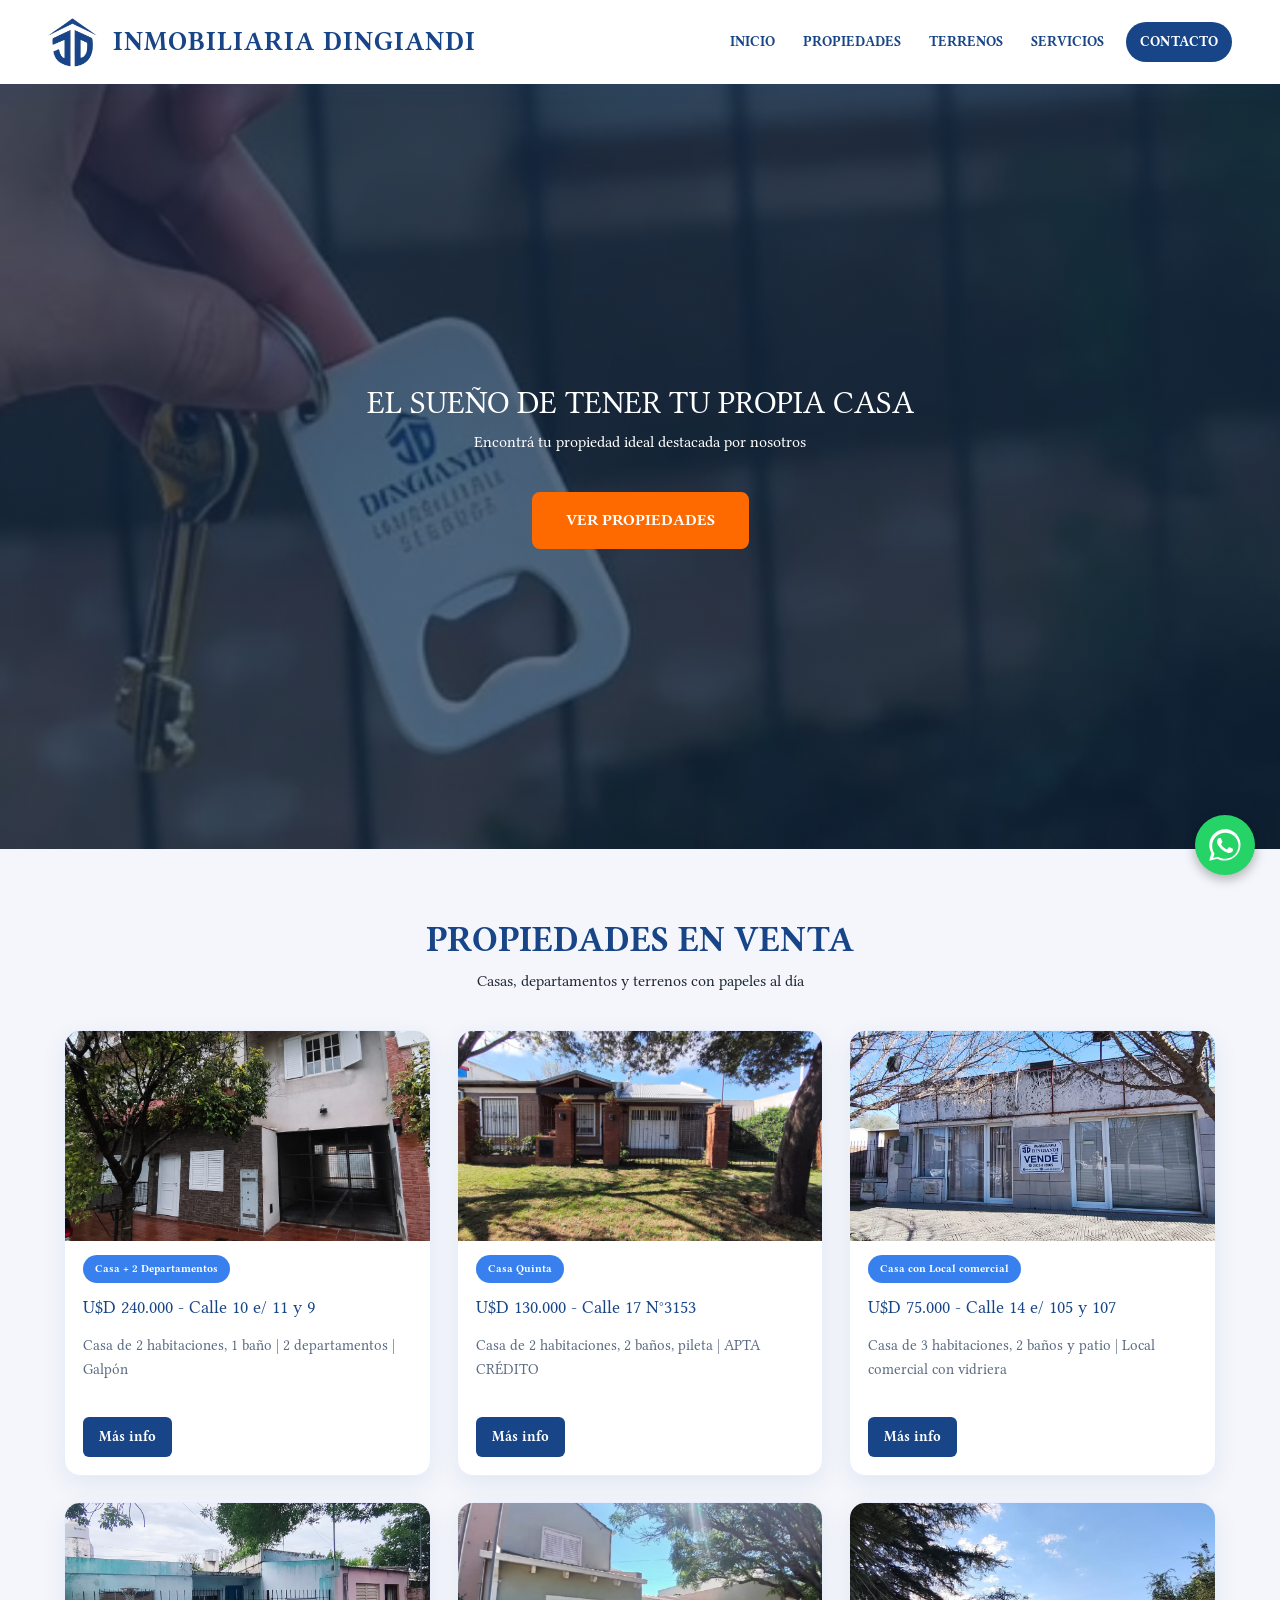
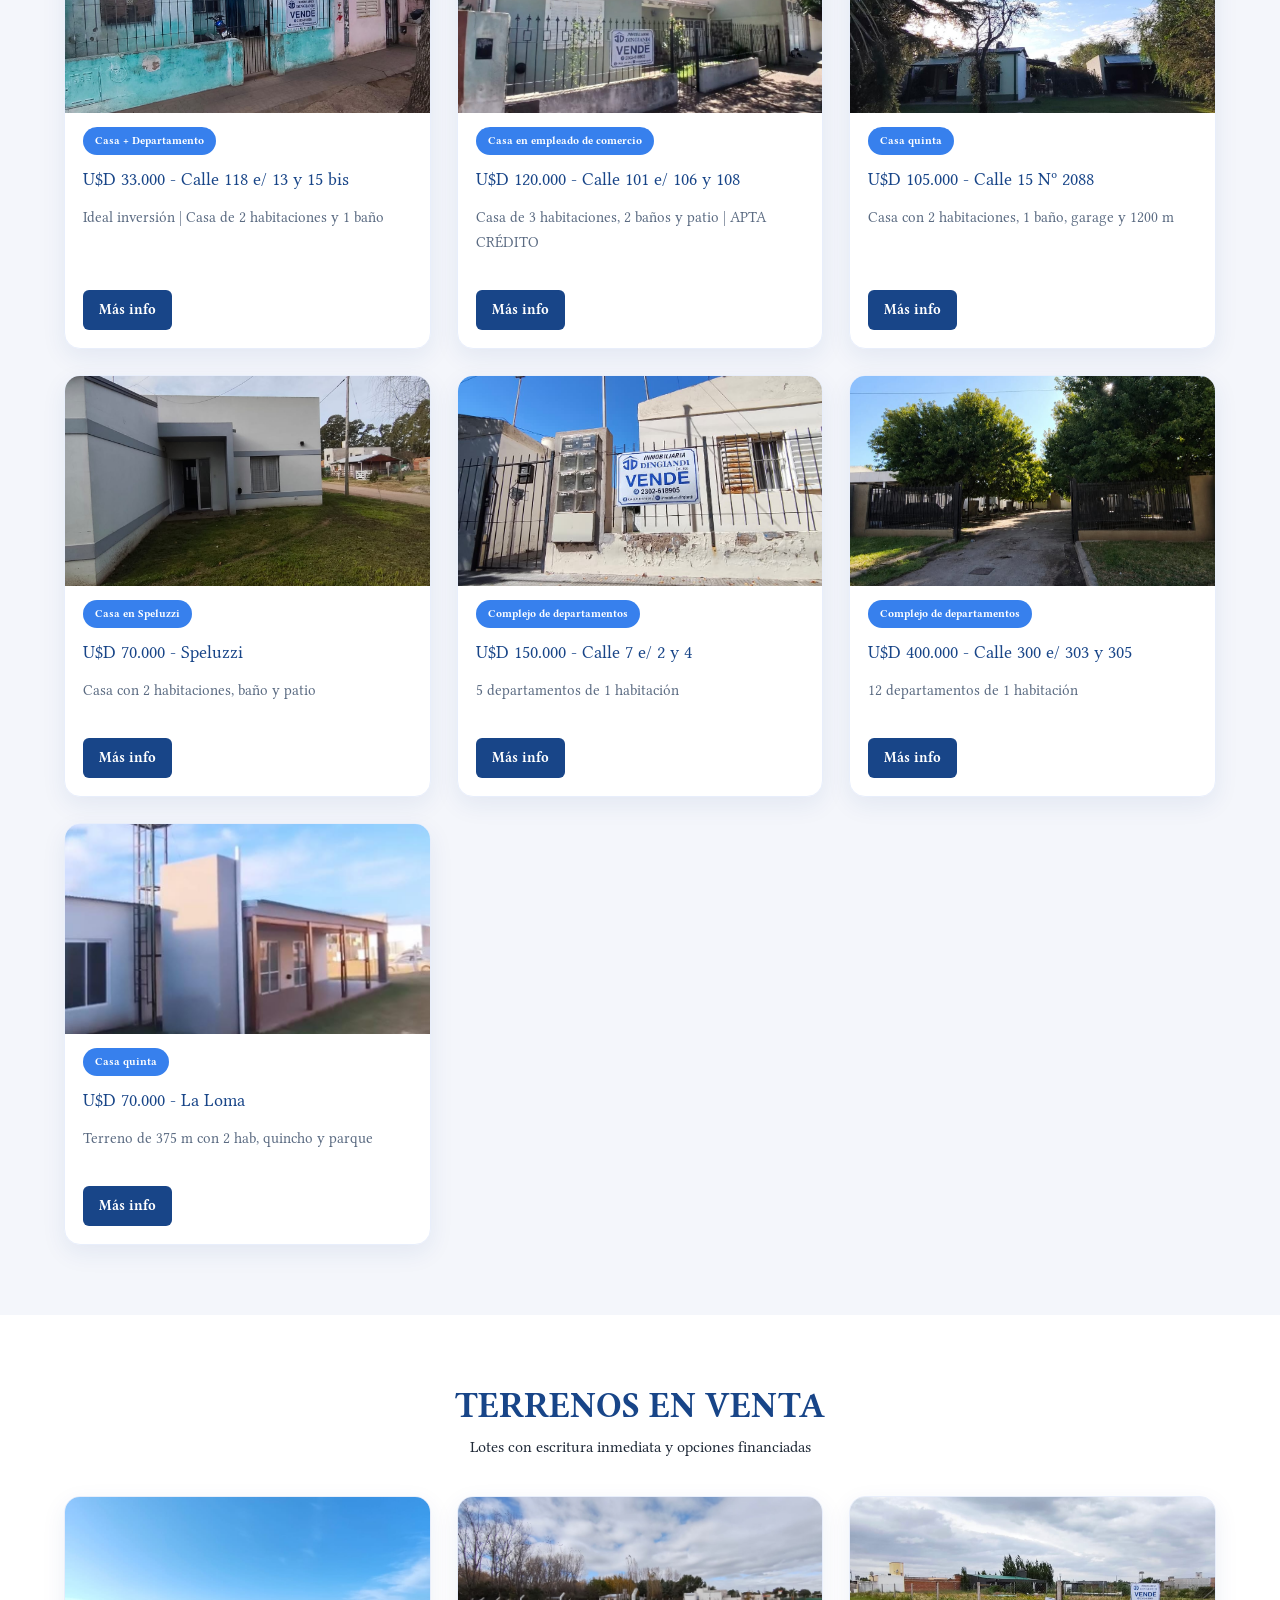
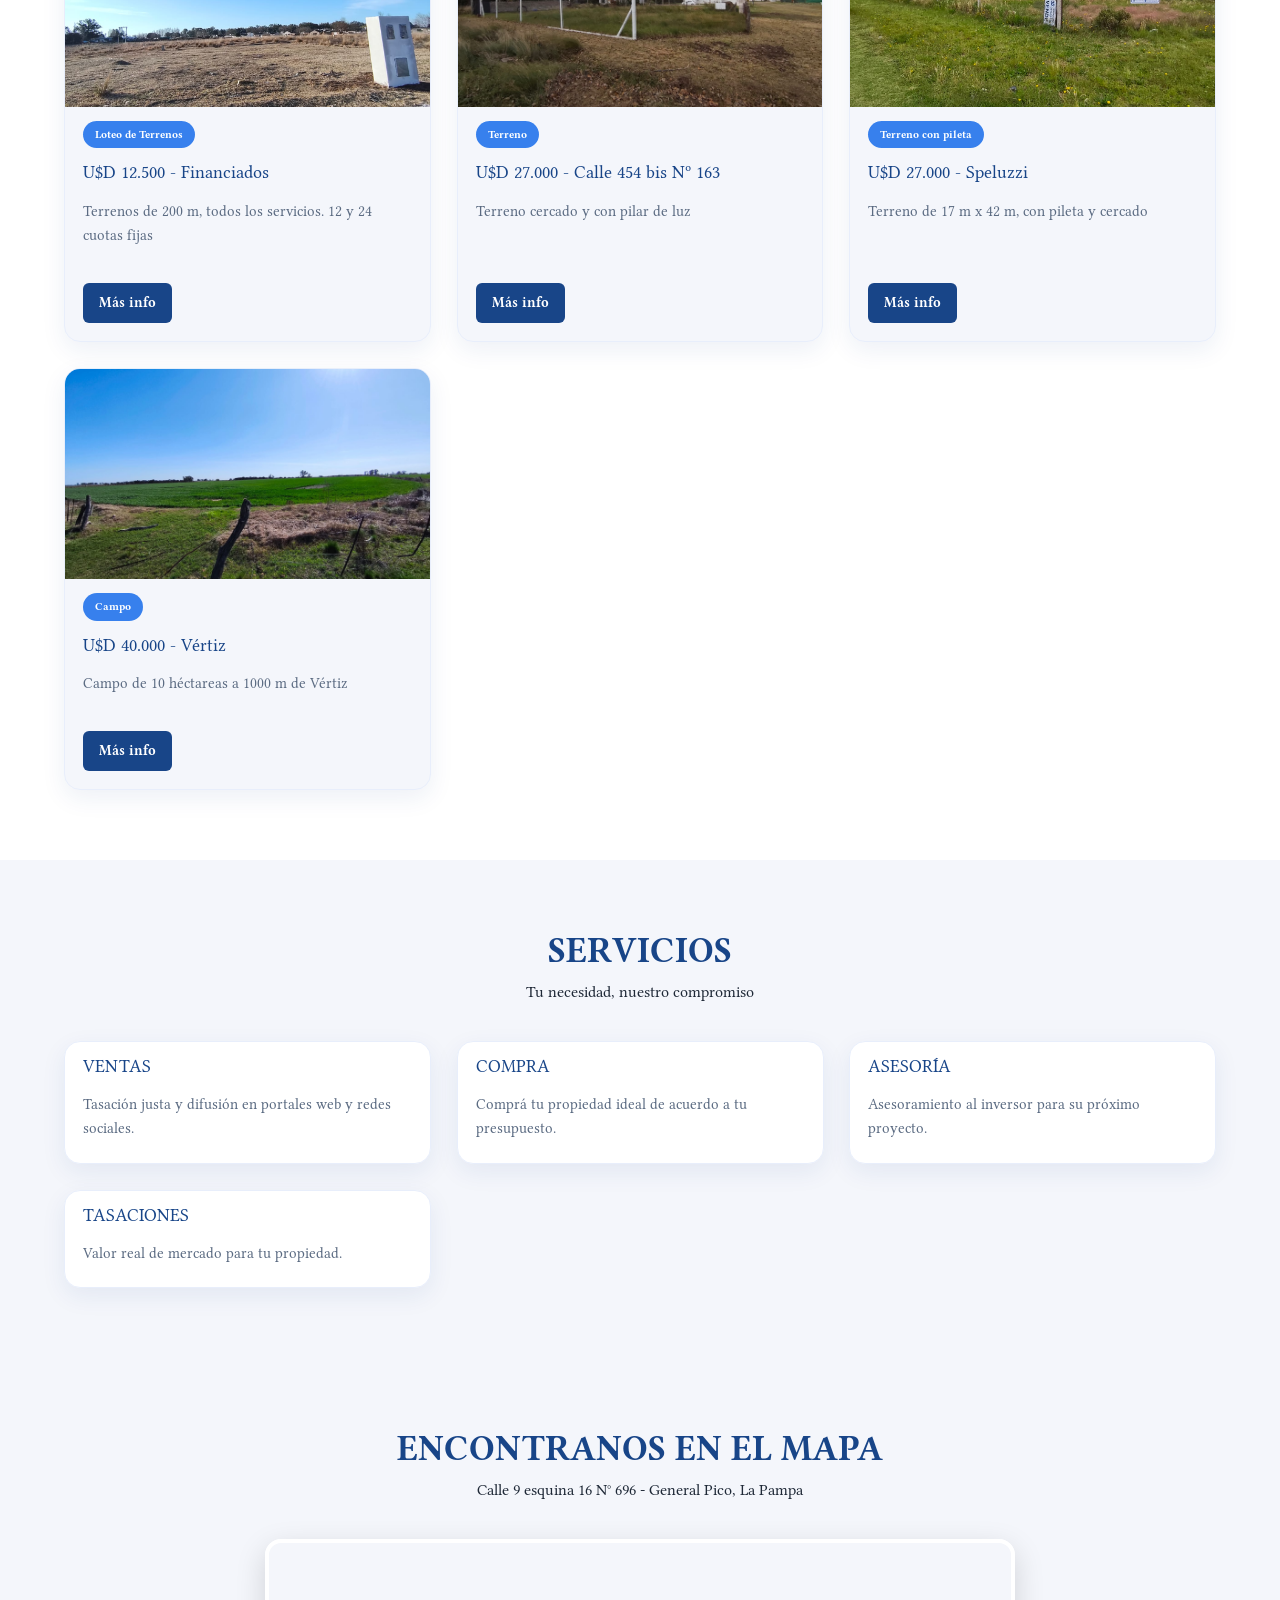
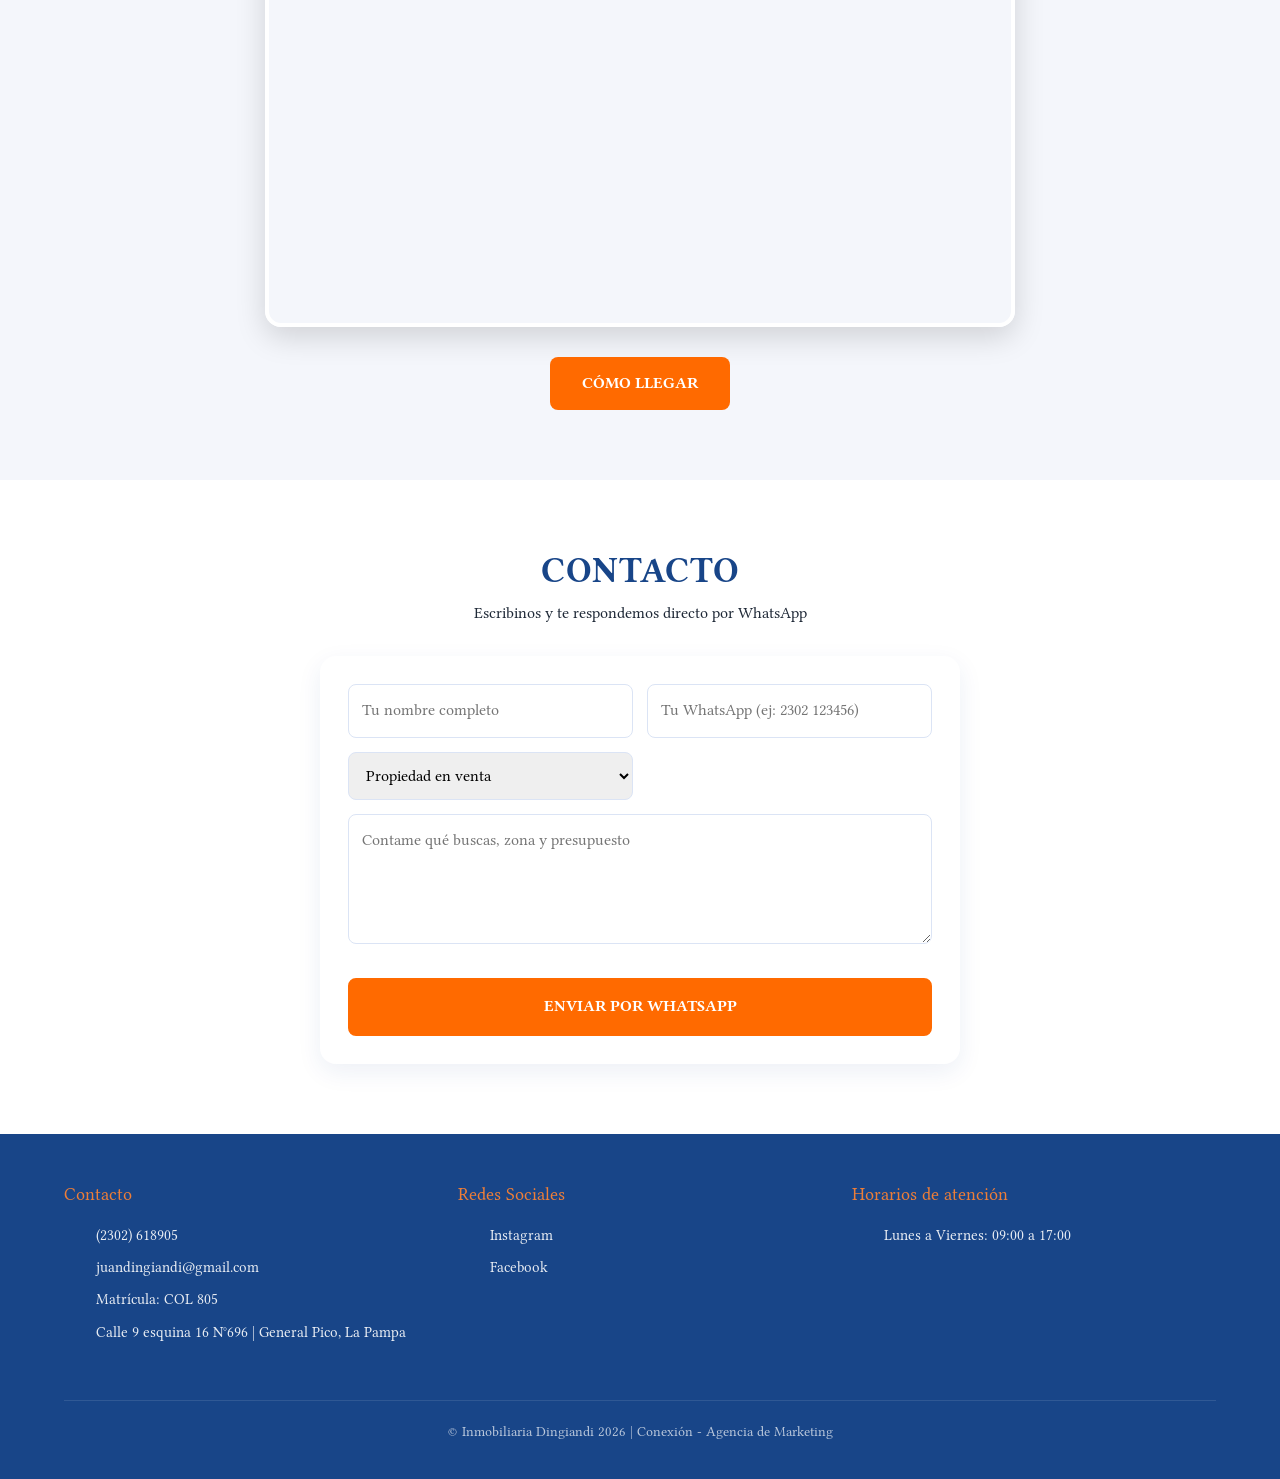
==== index.html @ cc6a0092 "feat:primera version" ====
<!DOCTYPE html>
<html lang="es">
<head>
    <meta charset="UTF-8">
    <meta name="viewport" content="width=device-width, initial-scale=1.0">
    
    <title>Inmobiliaria Dingiandi | Venta de Casas y Terrenos en General Pico, La Pampa</title>
    <meta name="description" content="Inmobiliaria Dingiandi en General Pico, La Pampa. Venta de casas, departamentos, terrenos financiados y campos. Tasaciones y asesoría. Matrícula COL 805.">
    <meta name="keywords" content="inmobiliaria general pico, casas en venta general pico, terrenos en venta la pampa, inmobiliaria dingiandi">
    <meta name="author" content="Inmobiliaria Dingiandi">
    <meta name="robots" content="index, follow">
    
    <meta property="og:title" content="Inmobiliaria Dingiandi | General Pico">
    <meta property="og:description" content="Encontrá tu propiedad ideal en General Pico. Casas, terrenos y departamentos con papeles al día.">
    <meta property="og:image" content="imagenes/logo.png">
    <meta property="og:type" content="website">

    <link rel="icon" type="image/png" href="imagenes/logo.png">
    <link rel="preconnect" href="https://fonts.googleapis.com">
    <link rel="preconnect" href="https://fonts.gstatic.com" crossorigin>
    <link href="https://fonts.googleapis.com/css2?family=Libertinus+Serif:wght@400;600;700&display=swap" rel="stylesheet">
    <link href="https://cdn.jsdelivr.net/npm/bootstrap@5.3.3/dist/css/bootstrap.min.css" rel="stylesheet">
    <link href="https://unpkg.com/aos@2.3.1/dist/aos.css" rel="stylesheet">
    <link rel="stylesheet" href="styles.css">

    <style>
    html{scroll-behavior: smooth;}
    .mapa-container{max-width: 750px; margin: 35px auto 0 auto; border-radius: 16px; overflow: hidden; box-shadow: 0 10px 30px rgba(0,0,0,0.15); border: 4px solid white;}
    .mapa-container iframe{ display: block; width: 100%; }
    .mapa-boton-wrap{ text-align: center; margin-top: 30px; }
    .btn-mapa{ display: inline-block; padding: 14px 32px; background: #ff6a00; color: white !important; text-decoration: none; border-radius: 8px; font-weight: 700; text-transform: uppercase; transition: all 0.3s ease;}
    .btn-mapa:hover{ background: var(--primary); transform: translateY(-2px); }
    .whatsapp-flotante{ position: fixed; width: 60px; height: 60px; bottom: 25px; right: 25px; background-color: #25D366; color: white; border-radius: 50%; display: flex; align-items: center; justify-content: center; box-shadow: 0 4px 12px rgba(0,0,0,0.3); z-index: 9999; transition: all 0.3s ease; text-decoration: none; animation: pulse-wsp 2s infinite;}
    @keyframes pulse-wsp { 0% { box-shadow: 0 0 0 0 rgba(37, 211, 102, 0.7); } 70% { box-shadow: 0 0 0 15px rgba(37, 211, 102, 0); } 100% { box-shadow: 0 0 0 0 rgba(37, 211, 102, 0); } }
    .whatsapp-icono{ width: 36px; height: 36px; }
    </style>

    <script type="application/ld+json">
    {
      "@context": "https://schema.org",
      "@type": "RealEstateAgent",
      "name": "Inmobiliaria Dingiandi",
      "image": "imagenes/logo.png",
      "address": {"@type": "PostalAddress", "streetAddress": "Calle 9 esquina 16 N° 696", "addressLocality": "General Pico", "addressRegion": "La Pampa", "addressCountry": "AR"},
      "telephone": "+542302618905",
      "url": "https://www.inmobiliariadingiandi.com.ar/"
    }
    </script>
</head>
<body>

    <nav class="navbar navbar-expand-lg navbar-dingiandi sticky-top">
      <div class="container-fluid px-lg-5">
        <a class="navbar-brand d-flex align-items-center gap-3" href="#">
          <img src="imagenes/logo.png" alt="Inmobiliaria Dingiandi" class="logo-header">
          <span class="mi-titulo mb-0">INMOBILIARIA DINGIANDI</span>
        </a>
        <button class="navbar-toggler" type="button" data-bs-toggle="collapse" data-bs-target="#menuDingiandi" aria-controls="menuDingiandi" aria-expanded="false" aria-label="Toggle navigation">
          <span class="navbar-toggler-icon"></span>
        </button>
        <div class="collapse navbar-collapse" id="menuDingiandi">
          <ul class="navbar-nav ms-auto align-items-lg-center">
            <li class="nav-item"><a class="nav-link" href="#">INICIO</a></li>
            <li class="nav-item"><a class="nav-link" href="#propiedades">PROPIEDADES</a></li>
            <li class="nav-item"><a class="nav-link" href="#terrenos">TERRENOS</a></li>
            <li class="nav-item"><a class="nav-link" href="#servicios">SERVICIOS</a></li>
            <li class="nav-item ms-lg-2"><a class="nav-link btn-nav-contacto" href="#contacto">CONTACTO</a></li>
          </ul>
        </div>
      </div>
    </nav>

    <main>
        <section class="hero" data-aos="fade-in">
            <div class="hero-texto">
                <h2>EL SUEÑO DE TENER TU PROPIA CASA</h2>
                <p>Encontrá tu propiedad ideal destacada por nosotros</p>
                <a href="#propiedades" class="btn-hero">Ver Propiedades</a>
            </div>
        </section>
        
        <section id="propiedades" class="secciones-tarjetas" data-aos="fade-up">
            <h2>PROPIEDADES EN VENTA</h2>
            <p>Casas, departamentos y terrenos con papeles al día</p>
            <div class="contenedor-tarjetas">
                <div class="tarjetas" data-aos="fade-up" data-aos-delay="0"><img src="imagenes/casa+2deptos.jpeg" alt="Casa + 2 departamentos"><span class="tag">Casa + 2 Departamentos</span><h3>U$D 240.000 - Calle 10 e/ 11 y 9</h3><p>Casa de 2 habitaciones, 1 baño | 2 departamentos | Galpón</p><a href="#contacto" class="btn-card">Más info</a></div>
                <div class="tarjetas" data-aos="fade-up" data-aos-delay="0"><img src="imagenes/casaquinta17.jpeg" alt="Casa quinta"><span class="tag">Casa Quinta</span><h3>U$D 130.000 - Calle 17 N°3153</h3><p>Casa de 2 habitaciones, 2 baños, pileta | APTA CRÉDITO</p><a href="#contacto" class="btn-card">Más info</a></div>
                <div class="tarjetas" data-aos="fade-up" data-aos-delay="100"><img src="imagenes/casa14.jpeg" alt="Casa con local comercial"><span class="tag">Casa con Local comercial</span><h3>U$D 75.000 - Calle 14 e/ 105 y 107</h3><p>Casa de 3 habitaciones, 2 baños y patio | Local comercial con vidriera</p><a href="#contacto" class="btn-card">Más info</a></div>
                <div class="tarjetas" data-aos="fade-up" data-aos-delay="200"><img src="imagenes/casa118.jpeg" alt="Casa con departamento"><span class="tag">Casa + Departamento</span><h3>U$D 33.000 - Calle 118 e/ 13 y 15 bis</h3><p>Ideal inversión | Casa de 2 habitaciones y 1 baño</p><a href="#contacto" class="btn-card">Más info</a></div>
                <div class="tarjetas" data-aos="fade-up" data-aos-delay="0"><img src="imagenes/casaempleadodecomercio.jpeg" alt="Casa empleado de comercio"><span class="tag">Casa en empleado de comercio</span><h3>U$D 120.000 - Calle 101 e/ 106 y 108</h3><p>Casa de 3 habitaciones, 2 baños y patio | APTA CRÉDITO</p><a href="#contacto" class="btn-card">Más info</a></div>
                <div class="tarjetas" data-aos="fade-up" data-aos-delay="100"><img src="imagenes/casaquinta.jpeg" alt="Casa quinta"><span class="tag">Casa quinta</span><h3>U$D 105.000 - Calle 15 Nº 2088</h3><p>Casa con 2 habitaciones, 1 baño, garage y 1200 m</p><a href="#contacto" class="btn-card">Más info</a></div>
                <div class="tarjetas" data-aos="fade-up" data-aos-delay="200"><img src="imagenes/casaspeluzzi.jpeg" alt="Casa en venta"><span class="tag">Casa en Speluzzi</span><h3>U$D 70.000 - Speluzzi</h3><p>Casa con 2 habitaciones, baño y patio</p><a href="#contacto" class="btn-card">Más info</a></div>
                <div class="tarjetas" data-aos="fade-up" data-aos-delay="0"><img src="imagenes/complejocalle7.jpeg" alt="Complejo"><span class="tag">Complejo de departamentos</span><h3>U$D 150.000 - Calle 7 e/ 2 y 4</h3><p>5 departamentos de 1 habitación</p><a href="#contacto" class="btn-card">Más info</a></div>
                <div class="tarjetas" data-aos="fade-up" data-aos-delay="100"><img src="imagenes/complejocalle300.jpeg" alt="Complejo"><span class="tag">Complejo de departamentos</span><h3>U$D 400.000 - Calle 300 e/ 303 y 305</h3><p>12 departamentos de 1 habitación</p><a href="#contacto" class="btn-card">Más info</a></div>
                <div class="tarjetas" data-aos="fade-up" data-aos-delay="200"><img src="imagenes/quintalaloma.jpeg" alt="Casa quinta"><span class="tag">Casa quinta</span><h3>U$D 70.000 - La Loma</h3><p>Terreno de 375 m con 2 hab, quincho y parque</p><a href="#contacto" class="btn-card">Más info</a></div>
            </div>
        </section>

        <section id="terrenos" class="secciones-tarjetas bg-claro" data-aos="fade-up">
            <h2>TERRENOS EN VENTA</h2>
            <p>Lotes con escritura inmediata y opciones financiadas</p>
            <div class="contenedor-tarjetas">
                <div class="tarjetas" data-aos="zoom-in" data-aos-delay="0"><img src="imagenes/donberto.jpeg" alt="Terreno"><span class="tag">Loteo de Terrenos</span><h3>U$D 12.500 - Financiados</h3><p>Terrenos de 200 m, todos los servicios. 12 y 24 cuotas fijas</p><a href="#contacto" class="btn-card">Más info</a></div>
                <div class="tarjetas" data-aos="zoom-in" data-aos-delay="100"><img src="imagenes/terreno454.jpeg" alt="Terreno"><span class="tag">Terreno</span><h3>U$D 27.000 - Calle 454 bis Nº 163</h3><p>Terreno cercado y con pilar de luz</p><a href="#contacto" class="btn-card">Más info</a></div>
                <div class="tarjetas" data-aos="zoom-in" data-aos-delay="200"><img src="imagenes/terrenospeluzzi.jpeg" alt="Terreno"><span class="tag">Terreno con pileta</span><h3>U$D 27.000 - Speluzzi</h3><p>Terreno de 17 m x 42 m, con pileta y cercado</p><a href="#contacto" class="btn-card">Más info</a></div>
                <div class="tarjetas" data-aos="zoom-in" data-aos-delay="300"><img src="imagenes/campo.jpeg" alt="Campo"><span class="tag">Campo</span><h3>U$D 40.000 - Vértiz</h3><p>Campo de 10 héctareas a 1000 m de Vértiz</p><a href="#contacto" class="btn-card">Más info</a></div>
            </div>
        </section>

        <section id="servicios" class="secciones-tarjetas" data-aos="fade-up">
            <h2>SERVICIOS</h2>
            <p>Tu necesidad, nuestro compromiso</p>
            <div class="contenedor-tarjetas">
                <div class="tarjetas" data-aos="flip-up" data-aos-delay="0"><h3>VENTAS</h3><p>Tasación justa y difusión en portales web y redes sociales.</p></div>
                <div class="tarjetas" data-aos="flip-up" data-aos-delay="100"><h3>COMPRA</h3><p>Comprá tu propiedad ideal de acuerdo a tu presupuesto.</p></div>
                <div class="tarjetas" data-aos="flip-up" data-aos-delay="200"><h3>ASESORÍA</h3><p>Asesoramiento al inversor para su próximo proyecto.</p></div>
                <div class="tarjetas" data-aos="flip-up" data-aos-delay="300"><h3>TASACIONES</h3><p>Valor real de mercado para tu propiedad.</p></div>
            </div>
        </section>
        
        <section id="ubicacion" class="secciones-tarjetas" data-aos="zoom-in">
            <h2>ENCONTRANOS EN EL MAPA</h2>
            <p>Calle 9 esquina 16 N° 696 - General Pico, La Pampa</p>
            <div class="mapa-container">
                <iframe src="https://www.google.com/maps?q=Calle+9+696,+General+Pico,+La+Pampa,+Argentina&z=17&hl=es&output=embed" width="100%" height="380" style="border:0;" allowfullscreen="" loading="lazy"></iframe>
            </div>
            <div class="mapa-boton-wrap">
                <a href="https://www.google.com/maps/search/?api=1&query=Calle+9+696+General+Pico+La+Pampa" target="_blank" class="btn-mapa">Cómo llegar</a>
            </div>
        </section>

        <section id="contacto" class="secciones-tarjetas bg-claro" data-aos="fade-up">
            <h2>CONTACTO</h2>
            <p>Escribinos y te respondemos directo por WhatsApp</p>
            <form class="form-contacto" onsubmit="enviarWsp(event)" data-aos="fade-up" data-aos-delay="200">
                <input type="text" id="nombre" placeholder="Tu nombre completo" required>
                <input type="tel" id="telefono" placeholder="Tu WhatsApp (ej: 2302 123456)" required>
                <select id="interes">
                    <option value="Propiedad en venta">Propiedad en venta</option>
                    <option value="Terreno en venta">Terreno en venta</option>
                    <option value="Tasación">Quiero tasar mi propiedad</option>
                    <option value="Alquiler">Alquiler</option>
                </select>
                <textarea id="mensaje" rows="4" placeholder="Contame qué buscas, zona y presupuesto" required></textarea>
                <button type="submit" class="btn-hero">Enviar por WhatsApp</button>
            </form>
        </section>
    </main>

    <footer>
        <div class="contenedor-footer">
            <div class="lista-footer"><h3>Contacto</h3><ul><li>(2302) 618905</li><li>juandingiandi@gmail.com</li><li>Matrícula: COL 805</li><li>Calle 9 esquina 16 N°696 | General Pico, La Pampa</li></ul></div>
            <div class="lista-footer"><h3>Redes Sociales</h3><ul><li><a class="redes" href="http://www.instagram.com/inmobiliariadingiandi" target="_blank">Instagram</a></li><li><a class="redes" href="http://www.facebook.com/share/1ZvKFttpqp/" target="_blank">Facebook</a></li></ul></div>
            <div class="lista-footer"><h3>Horarios de atención</h3><ul><li>Lunes a Viernes: 09:00 a 17:00</li></ul></div>
        </div>
        <div class="copyright"><p>© Inmobiliaria Dingiandi 2026 | Conexión - Agencia de Marketing</p></div>
    </footer>

    <a href="https://wa.me/5492302618905?text=Hola%20Dingiandi,%20vi%20la%20web%20y%20quiero%20consultar" class="whatsapp-flotante" target="_blank" aria-label="WhatsApp">
        <svg viewBox="0 0 32 32" class="whatsapp-icono"><path fill="currentColor" d="M16.04 2.02c-7.76 0-14.06 6.3-14.06 14.06 0 2.48 0.65 4.91 1.88 7.05L2.02 30l6.99-1.83c2.05 1.12 4.36 1.71 6.72 1.71h0.01c7.76 0 14.06-6.3 14.06-14.06 0-3.76-1.46-7.29-4.12-9.95 -2.66-2.66-6.19-4.12-9.95-4.12L16.04 2.02zM16.04 28.27h-0.01c-2.08 0-4.12-0.56-5.91-1.62l-0.42-0.25 -4.15 1.09 1.11-4.04 -0.27-0.42c-1.17-1.86-1.79-4.02-1.79-6.23 0-6.45 5.25-11.7 11.7-11.7 3.13 0 6.07 1.22 8.28 3.43 2.21 2.21 3.43 5.15 3.43 8.28C27.74 23.03 22.49 28.27 16.04 28.27zM22.45 19.16c-0.35-0.18-2.08-1.03-2.41-1.14 -0.32-0.12-0.56-0.18-0.79 0.18 -0.24 0.35-0.91 1.14-1.12 1.38 -0.21 0.24-0.41 0.27-0.76 0.09 -0.35-0.18-1.48-0.55-2.82-1.74 -1.04-0.93-1.74-2.08-1.95-2.43 -0.21-0.35-0.02-0.54 0.16-0.71 0.16-0.16 0.35-0.41 0.53-0.62 0.18-0.21 0.24-0.35 0.35-0.59 0.12-0.24 0.06-0.44-0.03-0.62 -0.09-0.18-0.79-1.91-1.09-2.61 -0.29-0.69-0.58-0.6-0.79-0.61h-0.68c-0.24 0-0.62 0.09-0.94 0.44 -0.32 0.35-1.23 1.21-1.23 2.94s1.26 3.41 1.44 3.65c0.18 0.24 2.48 3.79 6.01 5.31 0.84 0.36 1.49 0.58 2 0.74 0.84 0.27 1.61 0.23 2.21 0.14 0.67-0.1 2.08-0.85 2.37-1.67 0.29-0.82 0.29-1.53 0.21-1.67 -0.09-0.15-0.32-0.24-0.67-0.41z"/></svg>
    </a>

    <script src="https://cdn.jsdelivr.net/npm/bootstrap@5.3.3/dist/js/bootstrap.bundle.min.js"></script>
    <script src="https://unpkg.com/aos@2.3.1/dist/aos.js"></script>
    <script>
    AOS.init({ duration: 800, once: true, offset: 80 });
    function enviarWsp(e){
      e.preventDefault();
      const nombre=document.getElementById('nombre').value;
      const tel=document.getElementById('telefono').value;
      const interes=document.getElementById('interes').value;
      const msg=document.getElementById('mensaje').value;
      const texto=`Hola Inmobiliaria Dingiandi! Soy ${nombre} (${tel}). Me interesa: ${interes}. Mensaje: ${msg}`;
      window.open(`https://wa.me/5492302618905?text=${encodeURIComponent(texto)}`,'_blank');
    }
    </script>
</body>
</html>
---- styles.css ----
/* ==============================
   INMOBILIARIA DINGIANDI - FINAL
   ============================== */
:root{
    --primary: #184588;
    --secondary: #3780ed;
    --accent: #ed7e38;
    --bg: #f4f6fb;
    --white: #ffffff;
    --text: #1f2937;
}
*{margin:0;padding:0;box-sizing:border-box}
html{scroll-behavior: smooth;}
body{font-family:"Libertinus Serif",serif;background:var(--bg);color:var(--text);line-height:1.6}

/* NAVBAR */
.navbar-dingiandi{
    background: var(--white);
    box-shadow: 0 4px 20px rgba(24,69,136,0.08);
    padding: 12px 0;
}
.logo-header{ height: 50px; width: auto; object-fit: contain; }
.mi-titulo{color:var(--primary);font-size:1.6rem;font-weight:700;letter-spacing:1px}
.navbar-dingiandi .nav-link{color:var(--primary);font-weight:700;font-size:0.9rem;padding:8px 14px!important;border-radius:6px;transition:0.2s}
.navbar-dingiandi .nav-link:hover{background:var(--primary);color:var(--white)!important}
.btn-nav-contacto{background:var(--primary);color:var(--white)!important;border-radius:20px!important;padding:8px 20px!important}
.btn-nav-contacto:hover{background:var(--secondary)!important}
.navbar-toggler{border:none}
.navbar-toggler:focus{box-shadow:none}

/* HERO */
.hero{
    position: relative;
    min-height: 85vh;
    display: flex;
    align-items: center;
    justify-content: center;
    text-align: center;
    padding: 80px 20px;
    background-image: url('imagenes/hero.jpg');
    background-size: cover;
    background-position: center bottom;
    background-repeat: no-repeat;
    overflow: hidden;
}
.hero::before{
    content: "";
    position: absolute;
    inset: 0;
    background: linear-gradient(rgba(15, 40, 70, 0.75), rgba(15, 40, 70, 0.65));
}
.hero-texto{ position: relative; z-index: 1; max-width: 800px; color: white; }
.btn-hero{
    display: inline-block;
    margin-top: 20px;
    padding: 14px 32px;
    background: #ff6a00;
    color: white !important;
    font-weight: 700;
    text-transform: uppercase;
    border-radius: 8px;
    text-decoration: none;
    border: 2px solid #ff6a00;
    transition: all 0.3s ease;
}
.btn-hero:hover{ background: #e65e00; border-color: #e65e00; transform: translateY(-2px); }

/* SECCIONES */
.secciones-tarjetas{padding:70px 5%;text-align:center}
.secciones-tarjetas h2{color:var(--primary);font-size:2.2rem; text-transform: uppercase; font-weight:800;}
.secciones-tarjetas p{text-align:center;}
.bg-claro{background:var(--white)}
.contenedor-tarjetas{display:grid;grid-template-columns:repeat(auto-fit,minmax(290px,1fr));gap:26px;margin-top:35px;text-align:left}
.tarjetas{background:var(--white);border-radius:16px;overflow:hidden;box-shadow:0 8px 24px rgba(24,69,136,0.08);border:1px solid #e8eefb;display:flex;flex-direction:column;transition:0.3s}
.bg-claro .tarjetas{background:var(--bg)}
.tarjetas:hover{transform:translateY(-6px);box-shadow:0 14px 30px rgba(24,69,136,0.15)}
.tarjetas img{width:100%;height:210px;object-fit:cover}
.tarjetas h3{padding:14px 18px 0 18px;color:var(--primary);font-size:1.15rem}
.tarjetas p{padding:6px 18px;color:#5b6b82;font-size:0.95rem;flex-grow:1; text-align:left;}
.tag{align-self:flex-start;background:var(--secondary);color:var(--white);font-size:0.7rem;font-weight:700;padding:5px 12px;border-radius:20px;margin:14px 0 0 18px}
.btn-card{align-self:flex-start;background:var(--primary);color:var(--white);padding:9px 16px;border-radius:6px;text-decoration:none;margin:14px 18px 18px 18px;font-size:0.85rem;font-weight:700;display:inline-flex;transition:0.2s}
.btn-card:hover{background:var(--secondary)}

/* MAPA - CORREGIDO */
.mapa-container{
    max-width: 750px;
    margin: 35px auto 0 auto;
    border-radius: 16px;
    overflow: hidden;
    box-shadow: 0 10px 30px rgba(0,0,0,0.15);
    border: 4px solid white;
}
.mapa-container iframe{ display: block; width: 100%; }
.mapa-boton-wrap{ text-align: center; margin-top: 30px; }
.btn-mapa{
    display: inline-block;
    padding: 14px 32px;
    background: #ff6a00;
    color: white !important;
    text-decoration: none;
    border-radius: 8px;
    font-weight: 700;
    text-transform: uppercase;
    transition: all 0.3s ease;
}
.btn-mapa:hover{ background: var(--primary); transform: translateY(-2px); }

/* FORM */
.form-contacto{max-width:640px;margin:30px auto 0 auto;background:var(--white);padding:28px;border-radius:16px;box-shadow:0 8px 24px rgba(24,69,136,0.08);display:grid;grid-template-columns:1fr 1fr;gap:14px;text-align:left}
.form-contacto input,.form-contacto select,.form-contacto textarea{padding:13px;border:1.5px solid #dbe4f5;border-radius:8px;font-family:inherit;width:100%;font-size:1rem}
.form-contacto textarea,.form-contacto button{grid-column:1/-1}
.form-contacto input:focus,.form-contacto select:focus,.form-contacto textarea:focus{outline:none;border-color:var(--secondary)}

/* FOOTER */
footer{background:var(--primary);color:var(--white);padding:50px 5% 20px 5%}
.contenedor-footer{display:grid;grid-template-columns:repeat(auto-fit,minmax(230px,1fr));gap:30px}
.lista-footer{display:flex;flex-direction:column;gap:10px}
.lista-footer h3{color:var(--accent);font-size:1.1rem}
.lista-footer ul{list-style:none;display:flex;flex-direction:column;gap:8px}
.lista-footer ul li{opacity:0.9;font-size:0.95rem}
.redes{color:var(--white);text-decoration:none;transition:0.2s}
.redes:hover{color:var(--accent)}
.copyright{display:flex;justify-content:center;margin-top:40px;padding-top:20px;border-top:1px solid rgba(255,255,255,0.15);font-size:0.85rem;opacity:0.7}

/* WHATSAPP FLOTANTE */
.whatsapp-flotante{
    position: fixed;
    width: 62px;
    height: 62px;
    bottom: 25px;
    right: 25px;
    background-color: #25D366;
    color: white;
    border-radius: 50%;
    display: flex;
    align-items: center;
    justify-content: center;
    box-shadow: 0 4px 12px rgba(0,0,0,0.3);
    z-index: 9999;
    text-decoration: none;
    animation: pulse-wsp 2s infinite;
    transition: all 0.3s ease;
}
@keyframes pulse-wsp { 0% { box-shadow: 0 0 0 0 rgba(37, 211, 102, 0.7); } 70% { box-shadow: 0 0 0 15px rgba(37, 211, 102, 0); } 100% { box-shadow: 0 0 0 0 rgba(37, 211, 102, 0); } }
.whatsapp-flotante:hover{ background-color: #128C7E; transform: scale(1.1); }
.whatsapp-icono{ width: 36px; height: 36px; }

@media(max-width:900px){
    .hero{min-height:520px;background-position:70% center;padding:0 6%;justify-content:center}
    .hero-texto{align-items:center;text-align:center}
    .btn-hero{align-self:center}
    .form-contacto{grid-template-columns:1fr}
    .mi-titulo{font-size:1.2rem}
    .logo-header{height:40px}
}
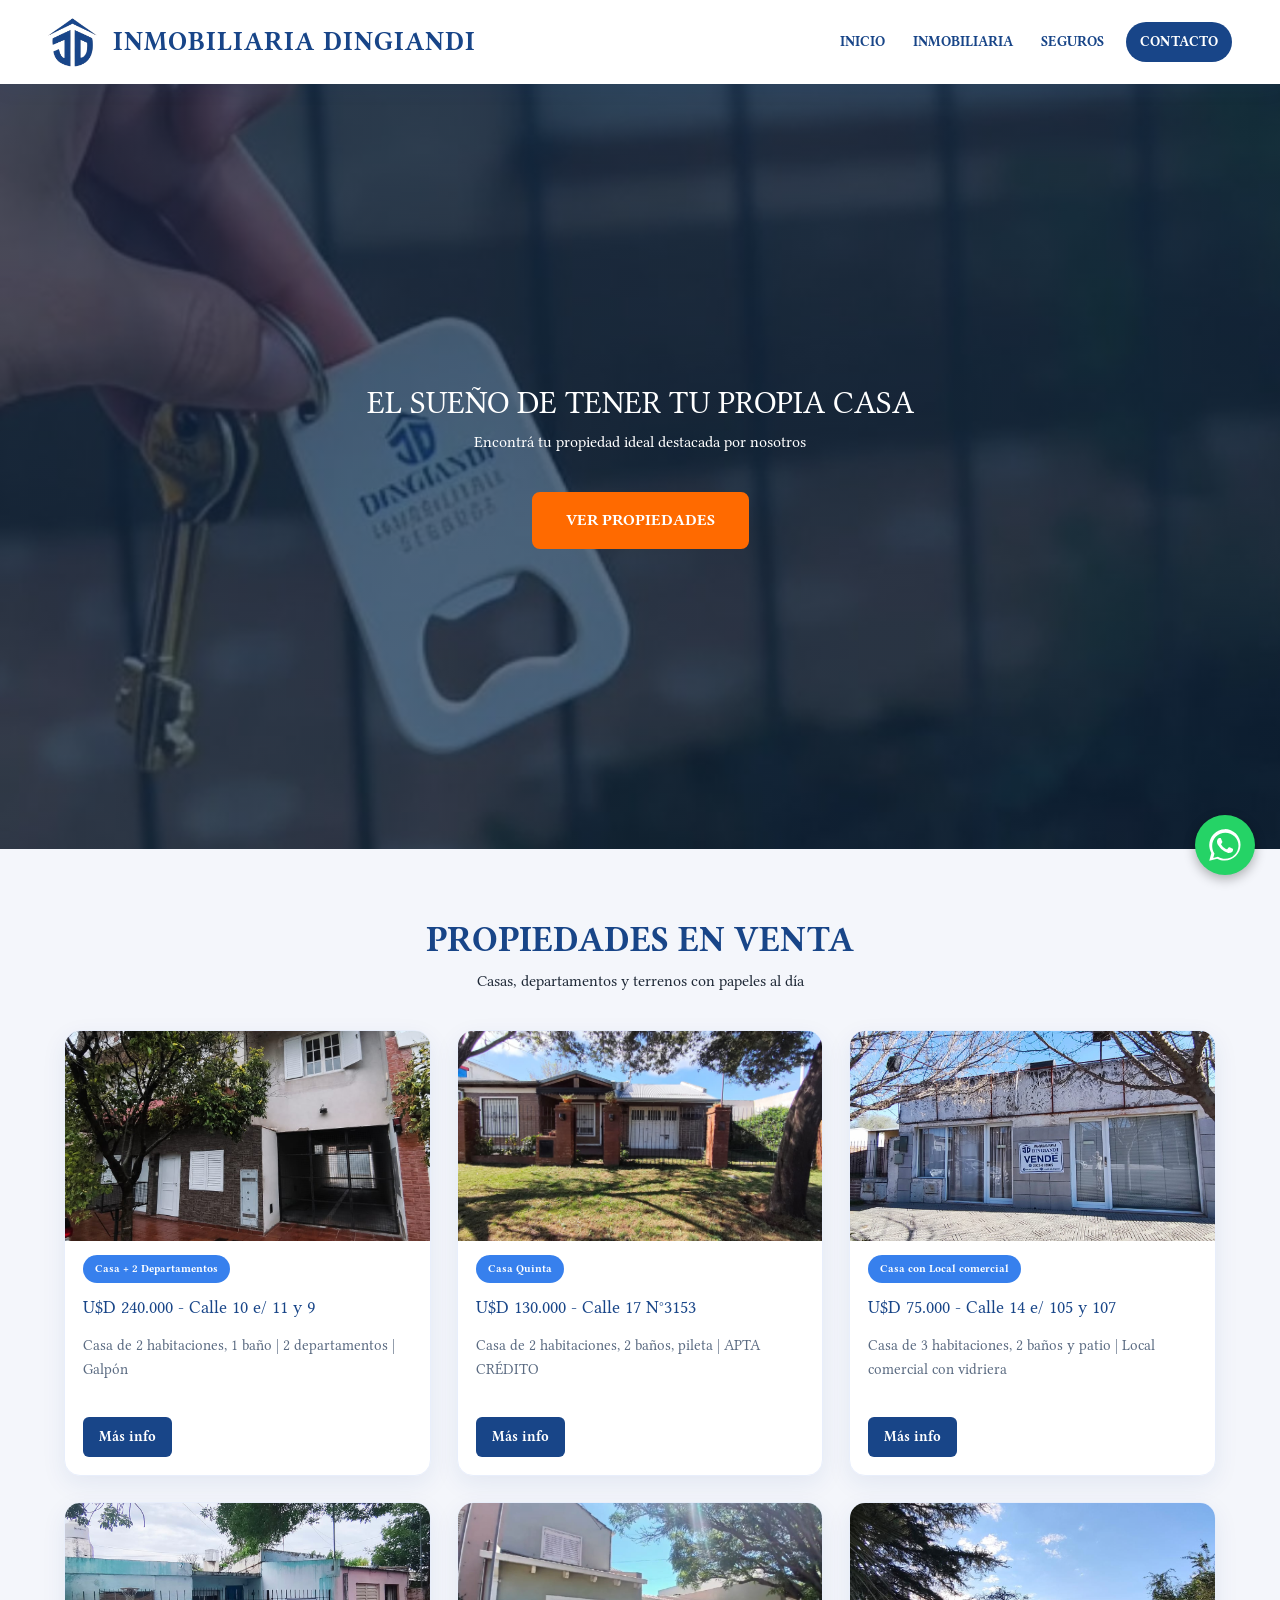
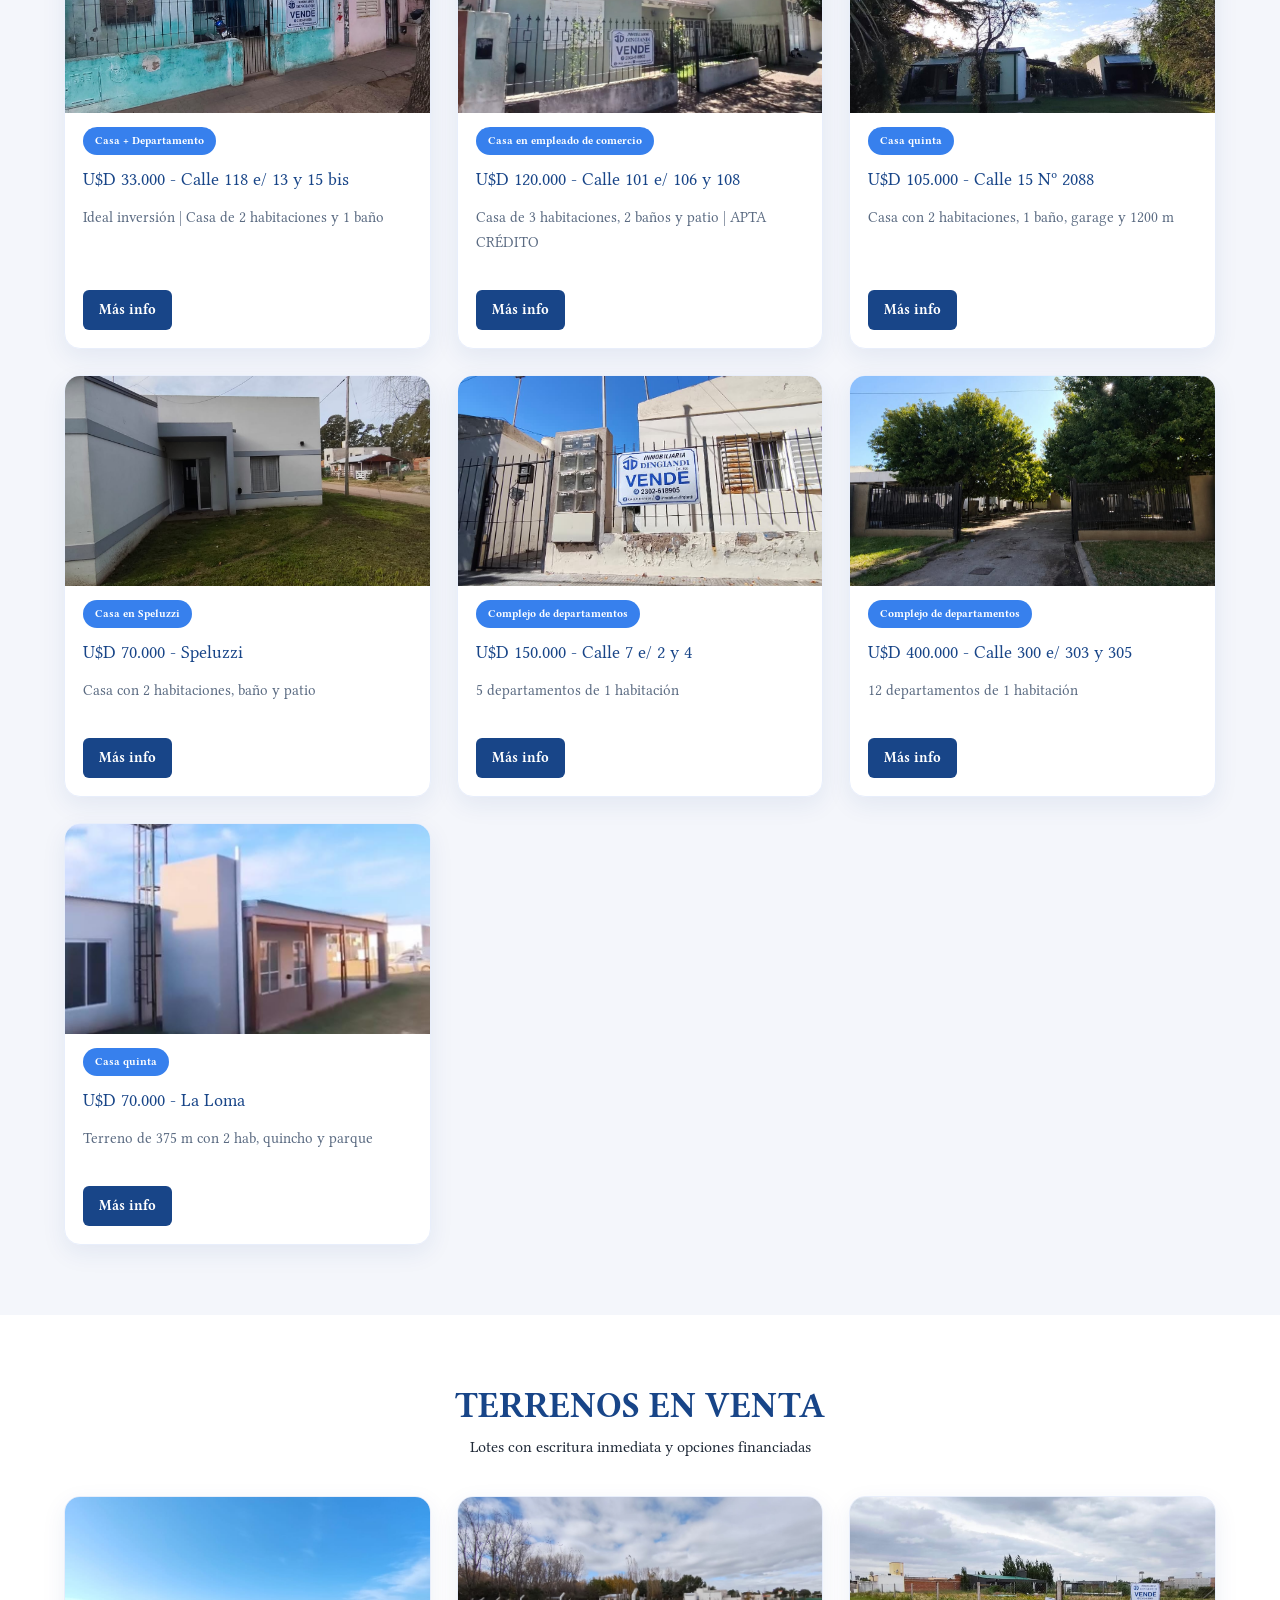
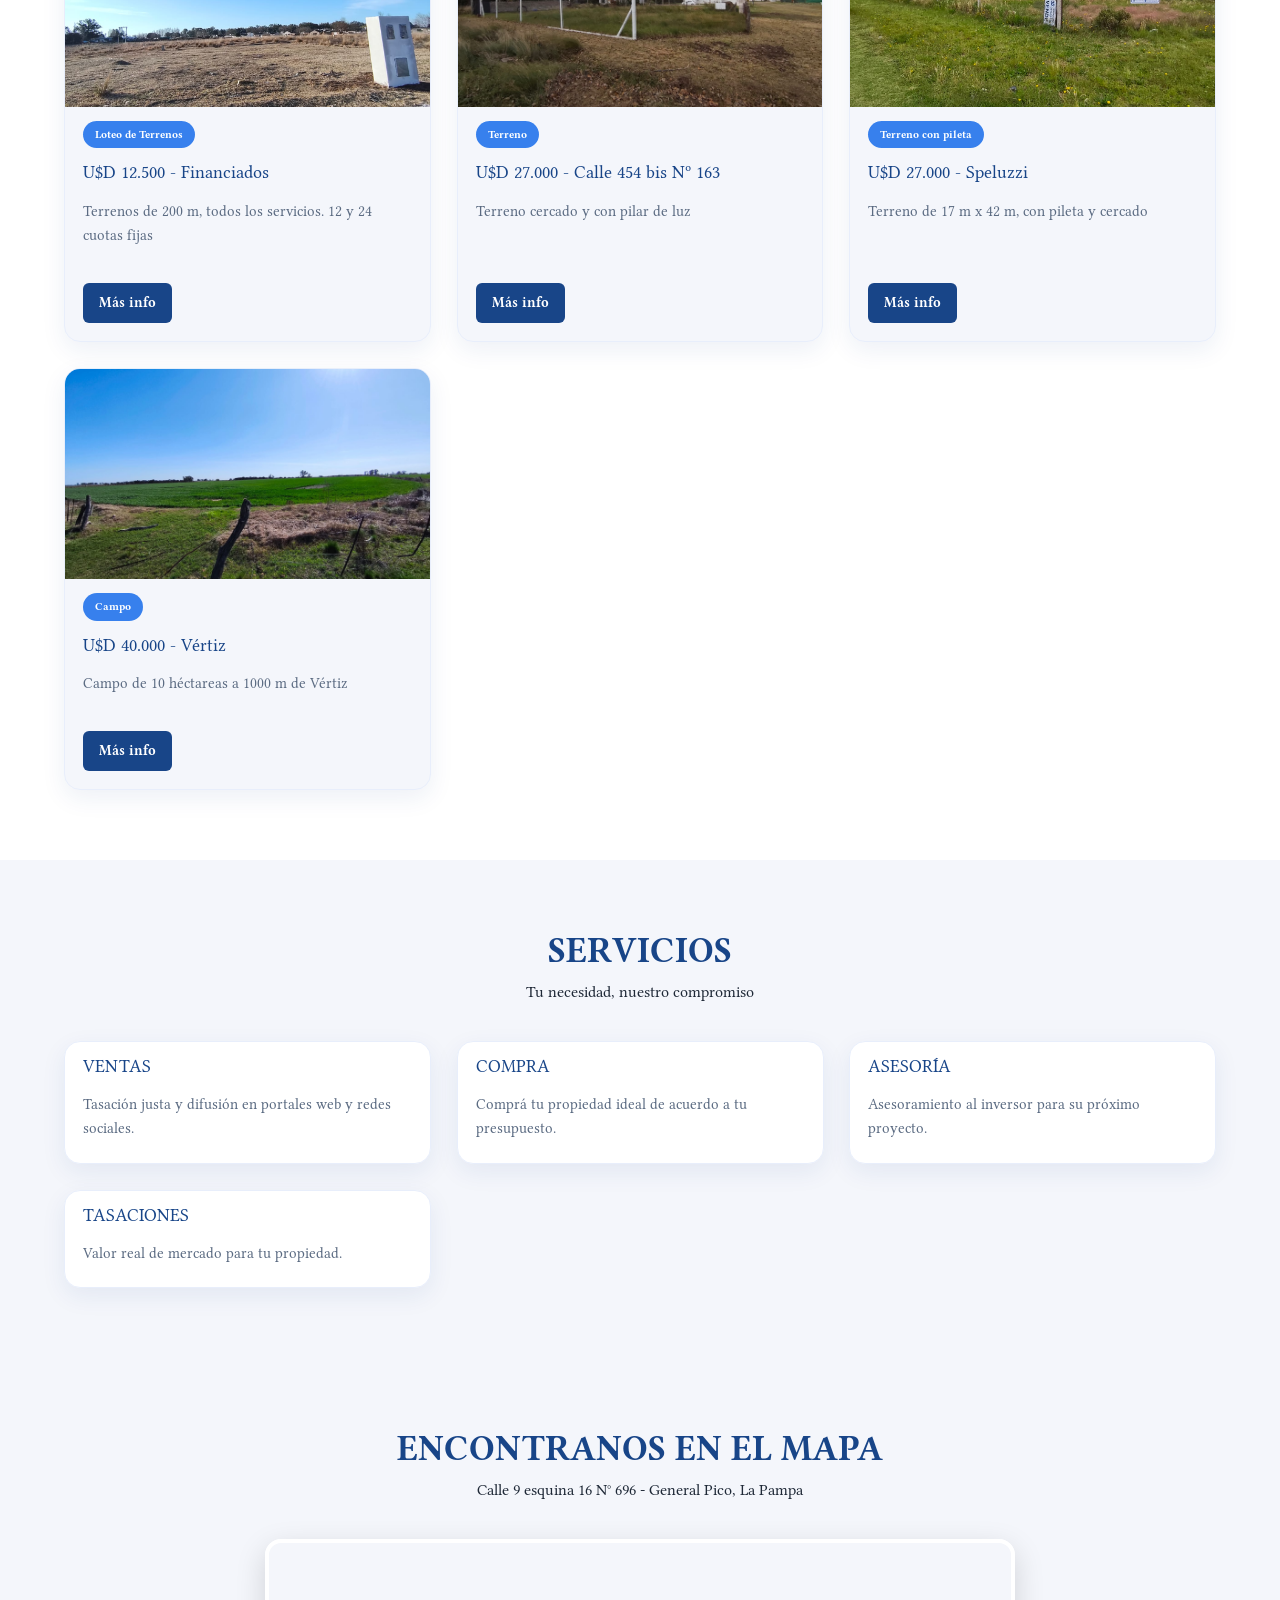
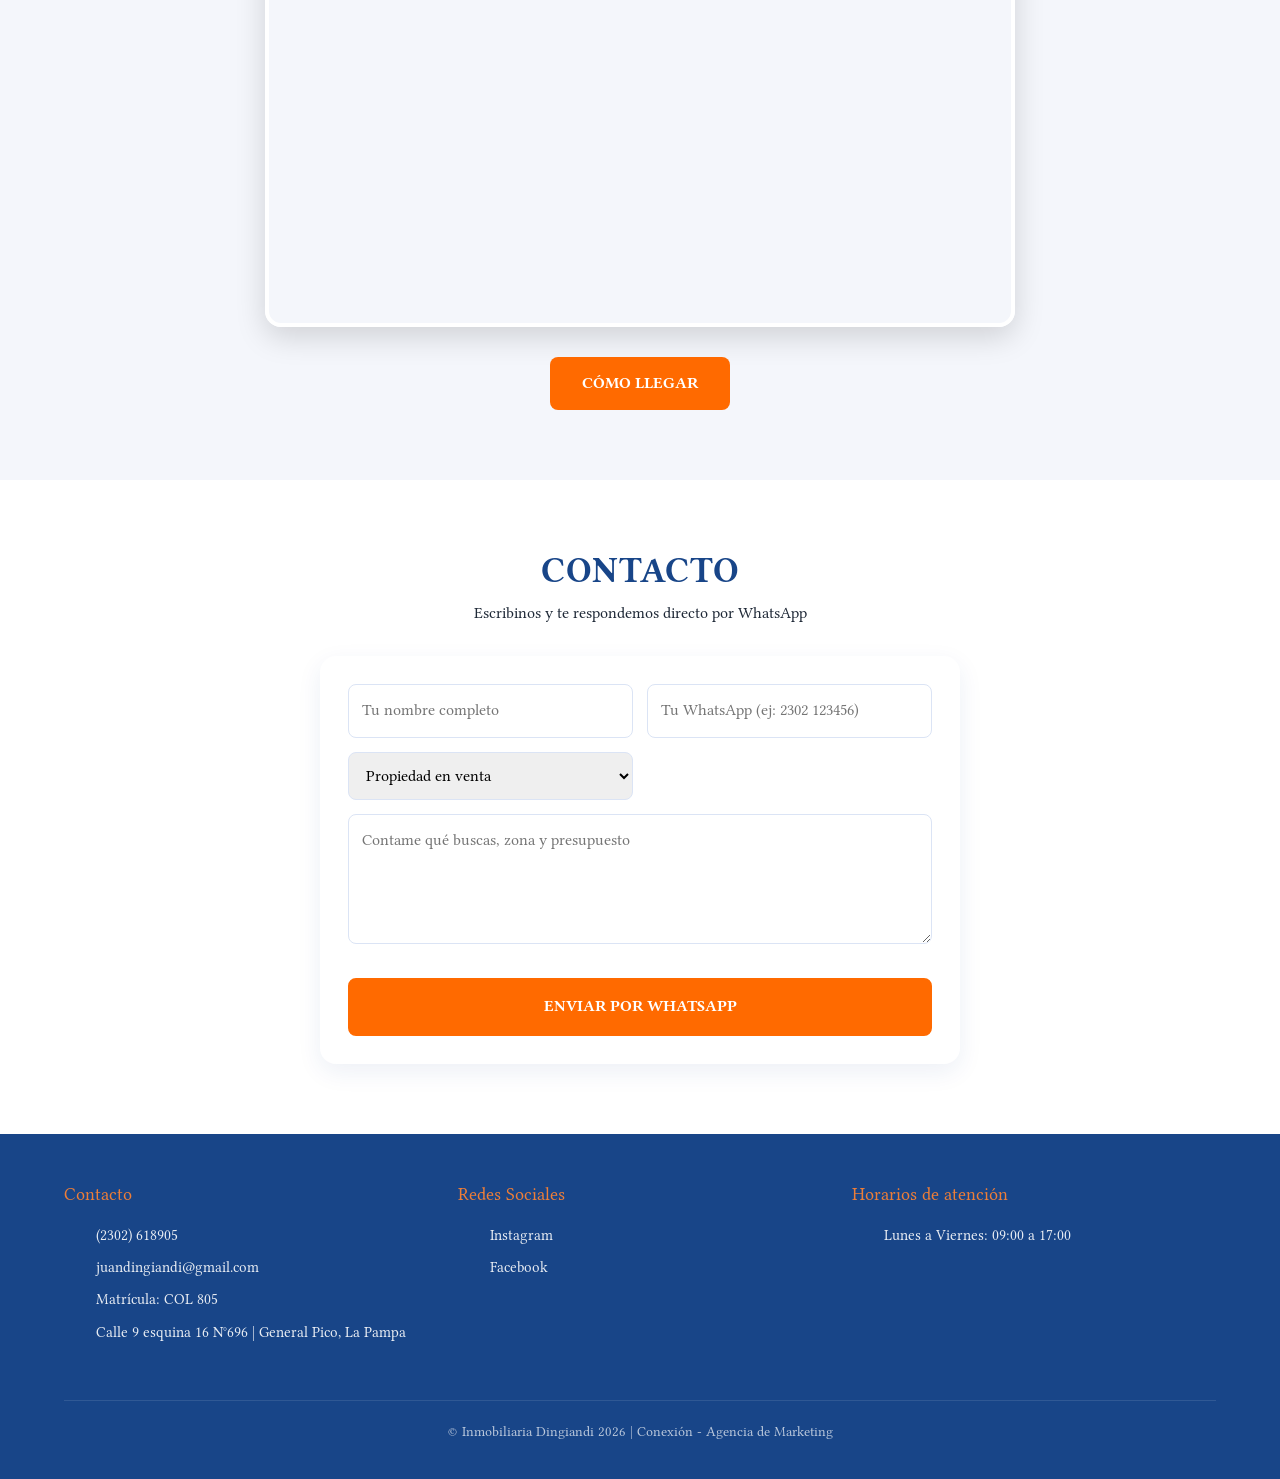
==== commit 6bd91639: "feat: rediseñe la navegacion del index.html" ====
--- a/index.html
+++ b/index.html
@@ -49,26 +49,25 @@
 </head>
 <body>
 
-    <nav class="navbar navbar-expand-lg navbar-dingiandi sticky-top">
-      <div class="container-fluid px-lg-5">
-        <a class="navbar-brand d-flex align-items-center gap-3" href="#">
-          <img src="imagenes/logo.png" alt="Inmobiliaria Dingiandi" class="logo-header">
-          <span class="mi-titulo mb-0">INMOBILIARIA DINGIANDI</span>
-        </a>
-        <button class="navbar-toggler" type="button" data-bs-toggle="collapse" data-bs-target="#menuDingiandi" aria-controls="menuDingiandi" aria-expanded="false" aria-label="Toggle navigation">
-          <span class="navbar-toggler-icon"></span>
-        </button>
-        <div class="collapse navbar-collapse" id="menuDingiandi">
-          <ul class="navbar-nav ms-auto align-items-lg-center">
-            <li class="nav-item"><a class="nav-link" href="#">INICIO</a></li>
-            <li class="nav-item"><a class="nav-link" href="#propiedades">PROPIEDADES</a></li>
-            <li class="nav-item"><a class="nav-link" href="#terrenos">TERRENOS</a></li>
-            <li class="nav-item"><a class="nav-link" href="#servicios">SERVICIOS</a></li>
-            <li class="nav-item ms-lg-2"><a class="nav-link btn-nav-contacto" href="#contacto">CONTACTO</a></li>
-          </ul>
-        </div>
-      </div>
-    </nav>
+<nav class="navbar navbar-expand-lg navbar-dingiandi sticky-top">
+  <div class="container-fluid px-lg-5">
+    <a class="navbar-brand d-flex align-items-center gap-3" href="#">
+      <img src="imagenes/logo.png" alt="Inmobiliaria Dingiandi" class="logo-header">
+      <span class="mi-titulo mb-0">INMOBILIARIA DINGIANDI</span>
+    </a>
+    <button class="navbar-toggler" type="button" data-bs-toggle="collapse" data-bs-target="#menuDingiandi" aria-controls="menuDingiandi" aria-expanded="false" aria-label="Toggle navigation">
+      <span class="navbar-toggler-icon"></span>
+    </button>
+    <div class="collapse navbar-collapse" id="menuDingiandi">
+      <ul class="navbar-nav ms-auto align-items-lg-center">
+        <li class="nav-item"><a class="nav-link" href="#">INICIO</a></li>
+        <li class="nav-item"><a class="nav-link" href="inmobiliaria.html">INMOBILIARIA</a></li>
+        <li class="nav-item"><a class="nav-link" href="seguros.html">SEGUROS</a></li>
+        <li class="nav-item ms-lg-2"><a class="nav-link btn-nav-contacto" href="#contacto">CONTACTO</a></li>
+      </ul>
+    </div>
+  </div>
+</nav>
 
     <main>
         <section class="hero" data-aos="fade-in">
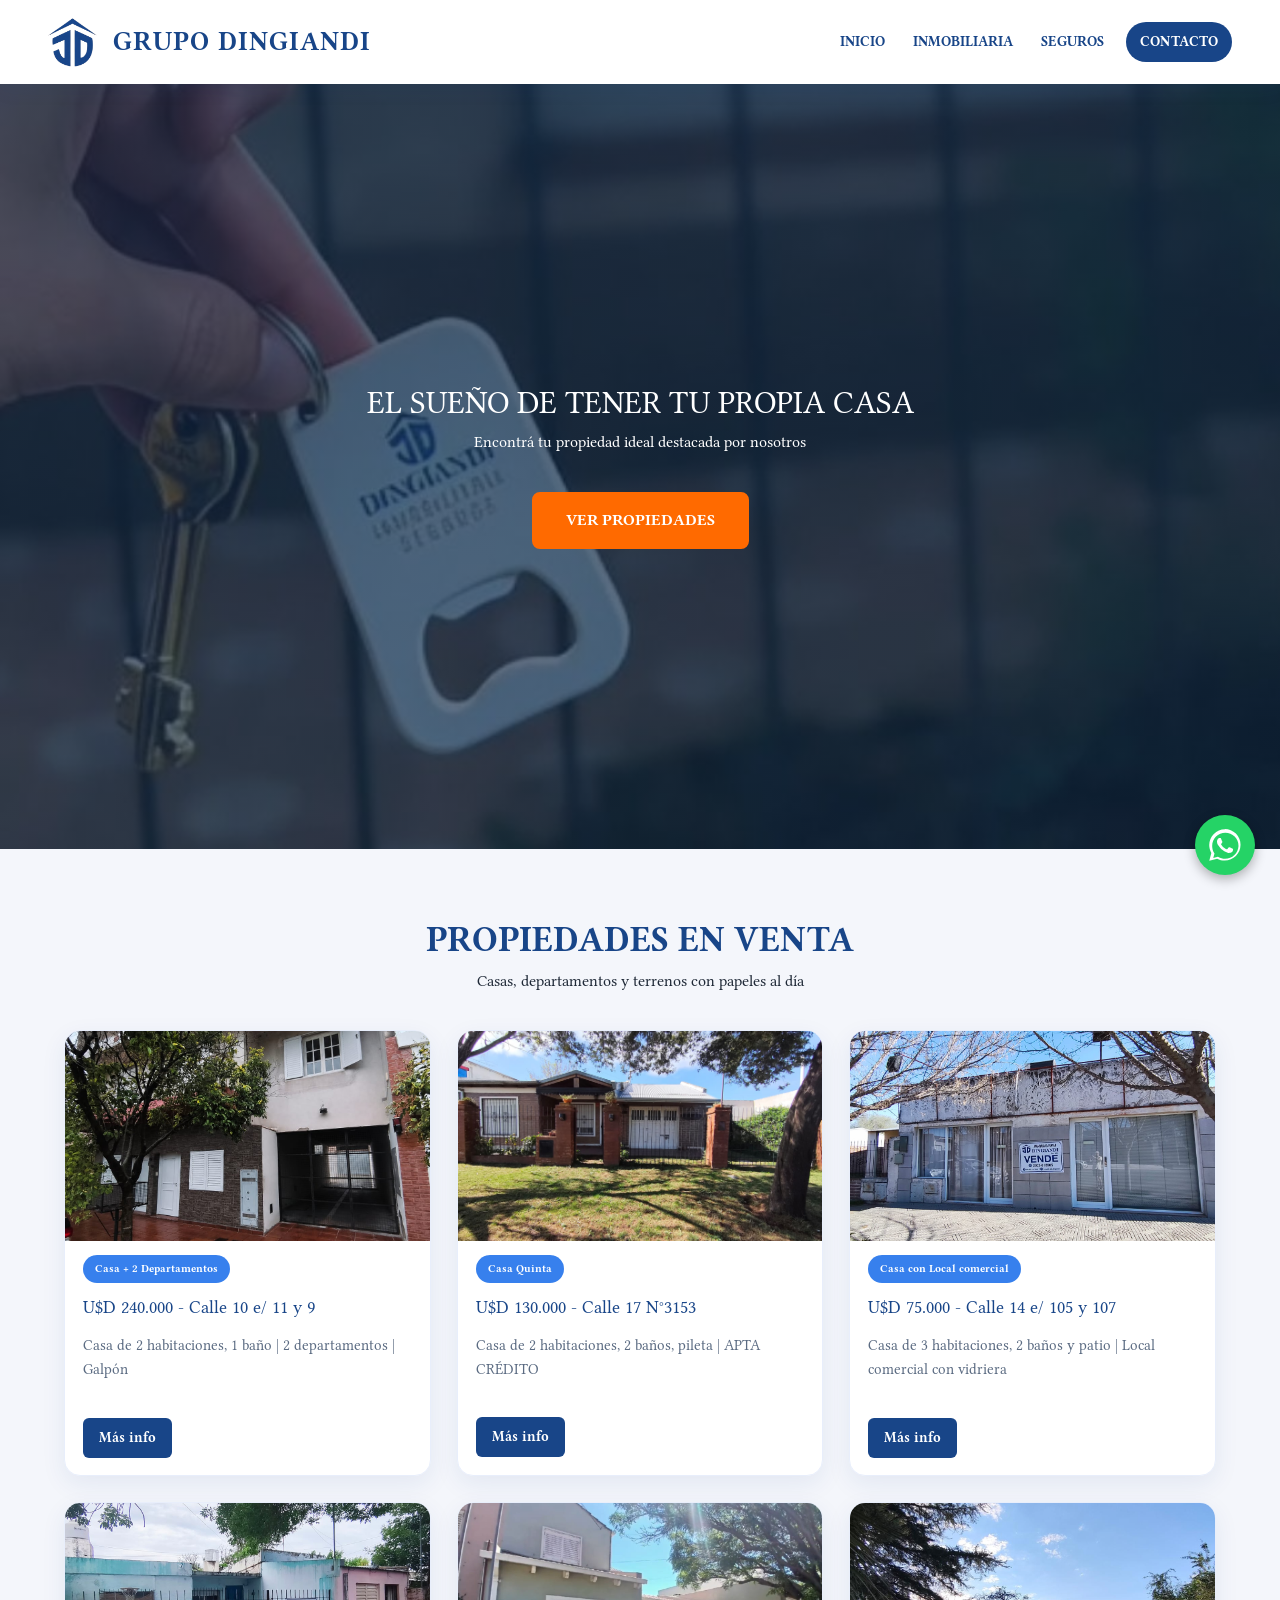
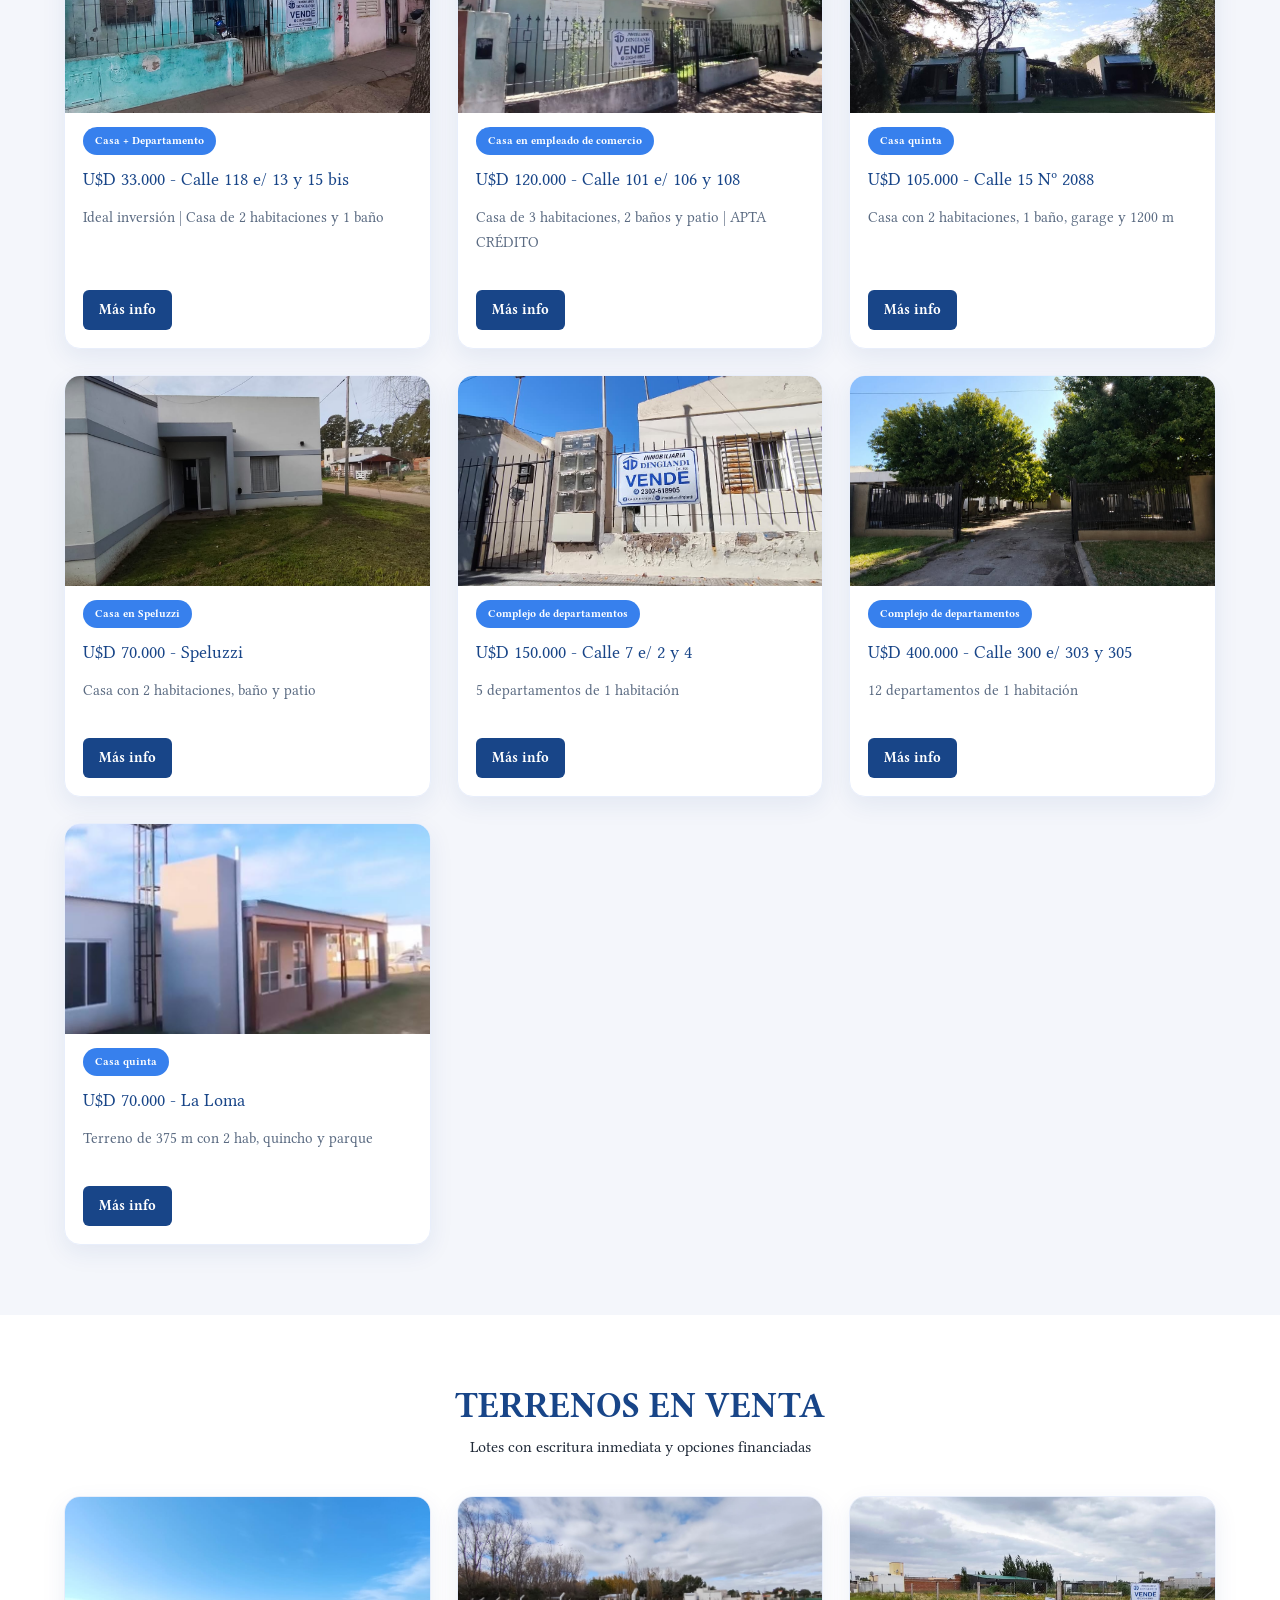
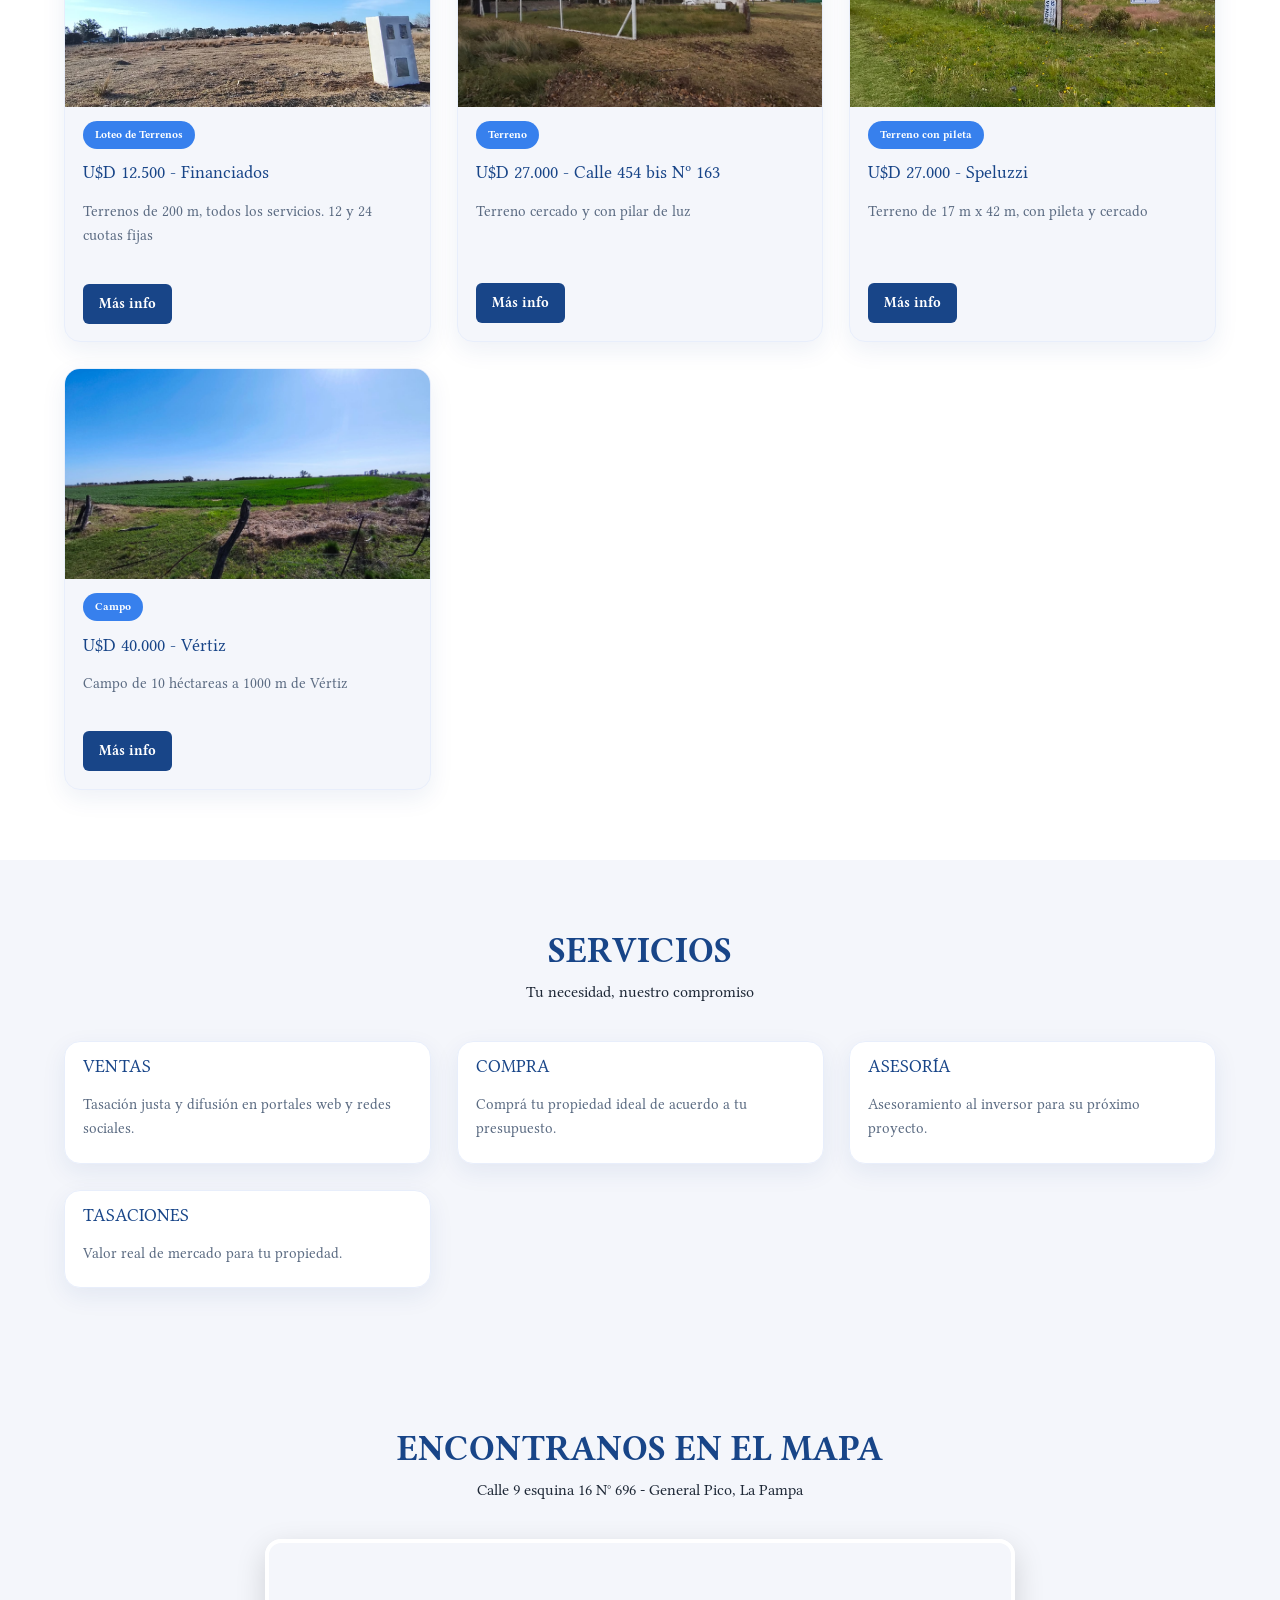
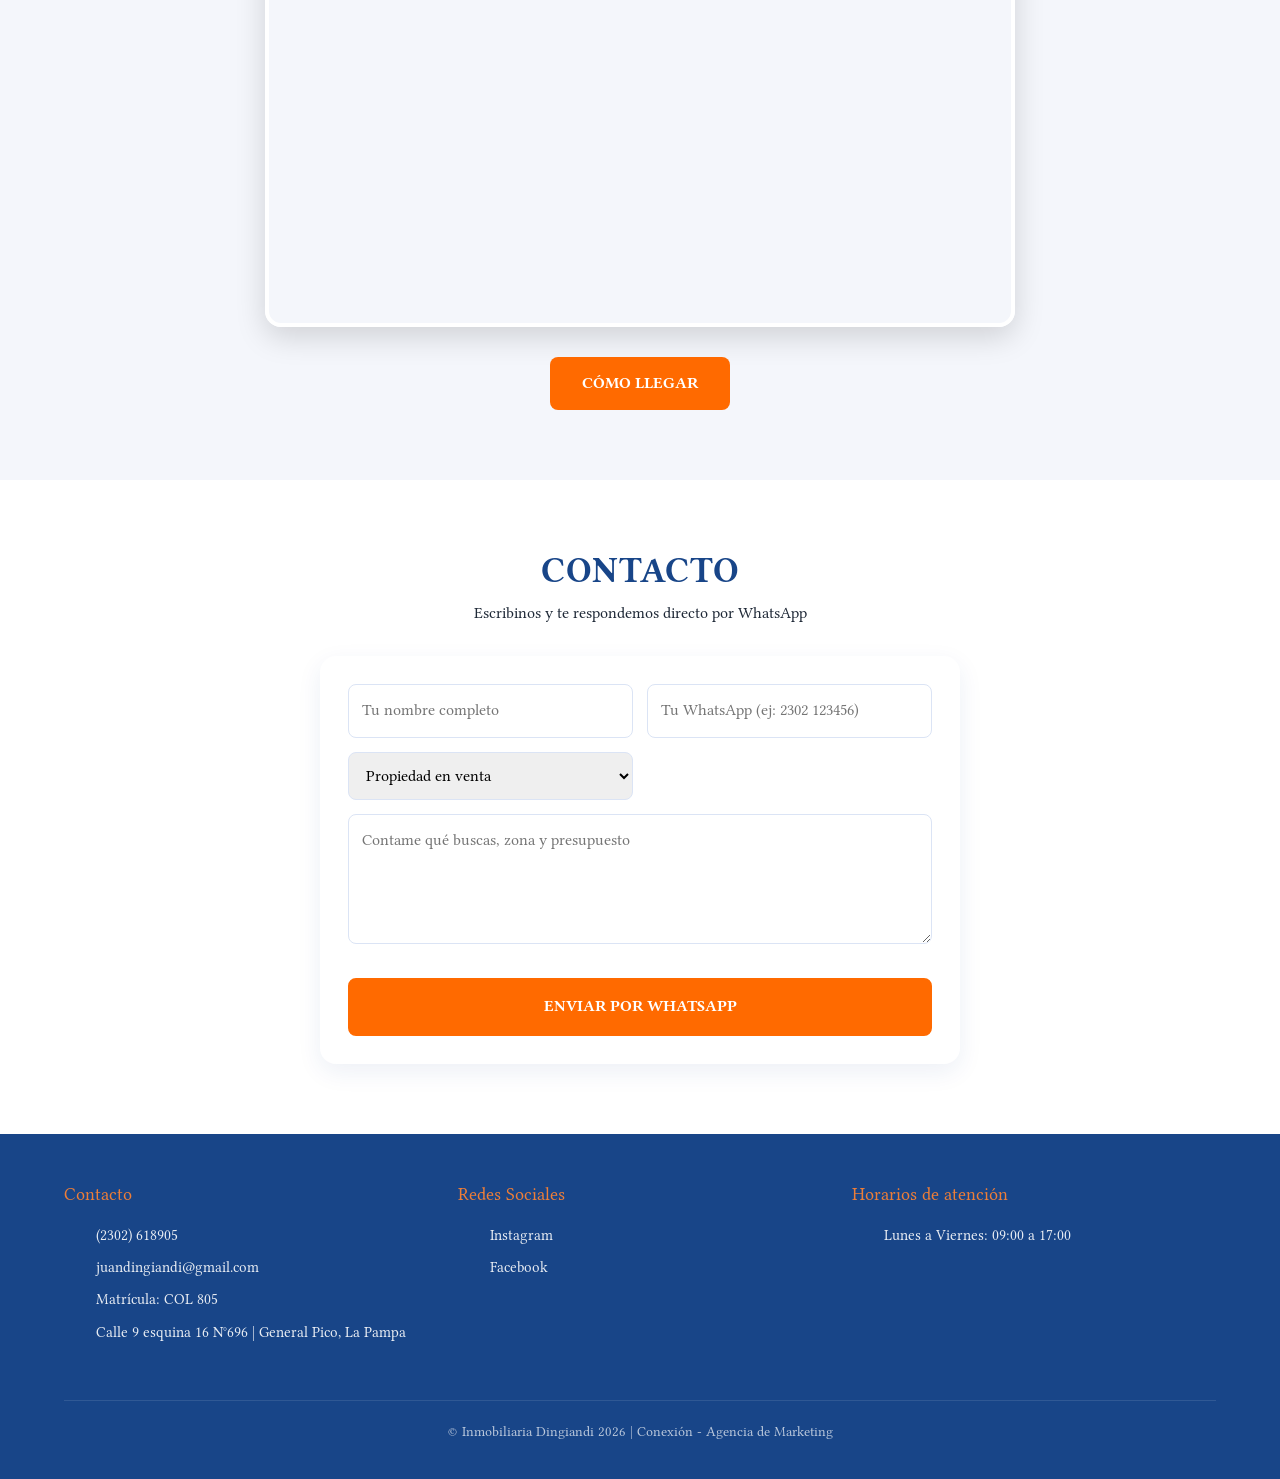
==== commit 98793165: "feat: cambie el título del index" ====
--- a/index.html
+++ b/index.html
@@ -53,7 +53,7 @@
   <div class="container-fluid px-lg-5">
     <a class="navbar-brand d-flex align-items-center gap-3" href="#">
       <img src="imagenes/logo.png" alt="Inmobiliaria Dingiandi" class="logo-header">
-      <span class="mi-titulo mb-0">INMOBILIARIA DINGIANDI</span>
+      <span class="mi-titulo mb-0">GRUPO DINGIANDI</span>
     </a>
     <button class="navbar-toggler" type="button" data-bs-toggle="collapse" data-bs-target="#menuDingiandi" aria-controls="menuDingiandi" aria-expanded="false" aria-label="Toggle navigation">
       <span class="navbar-toggler-icon"></span>
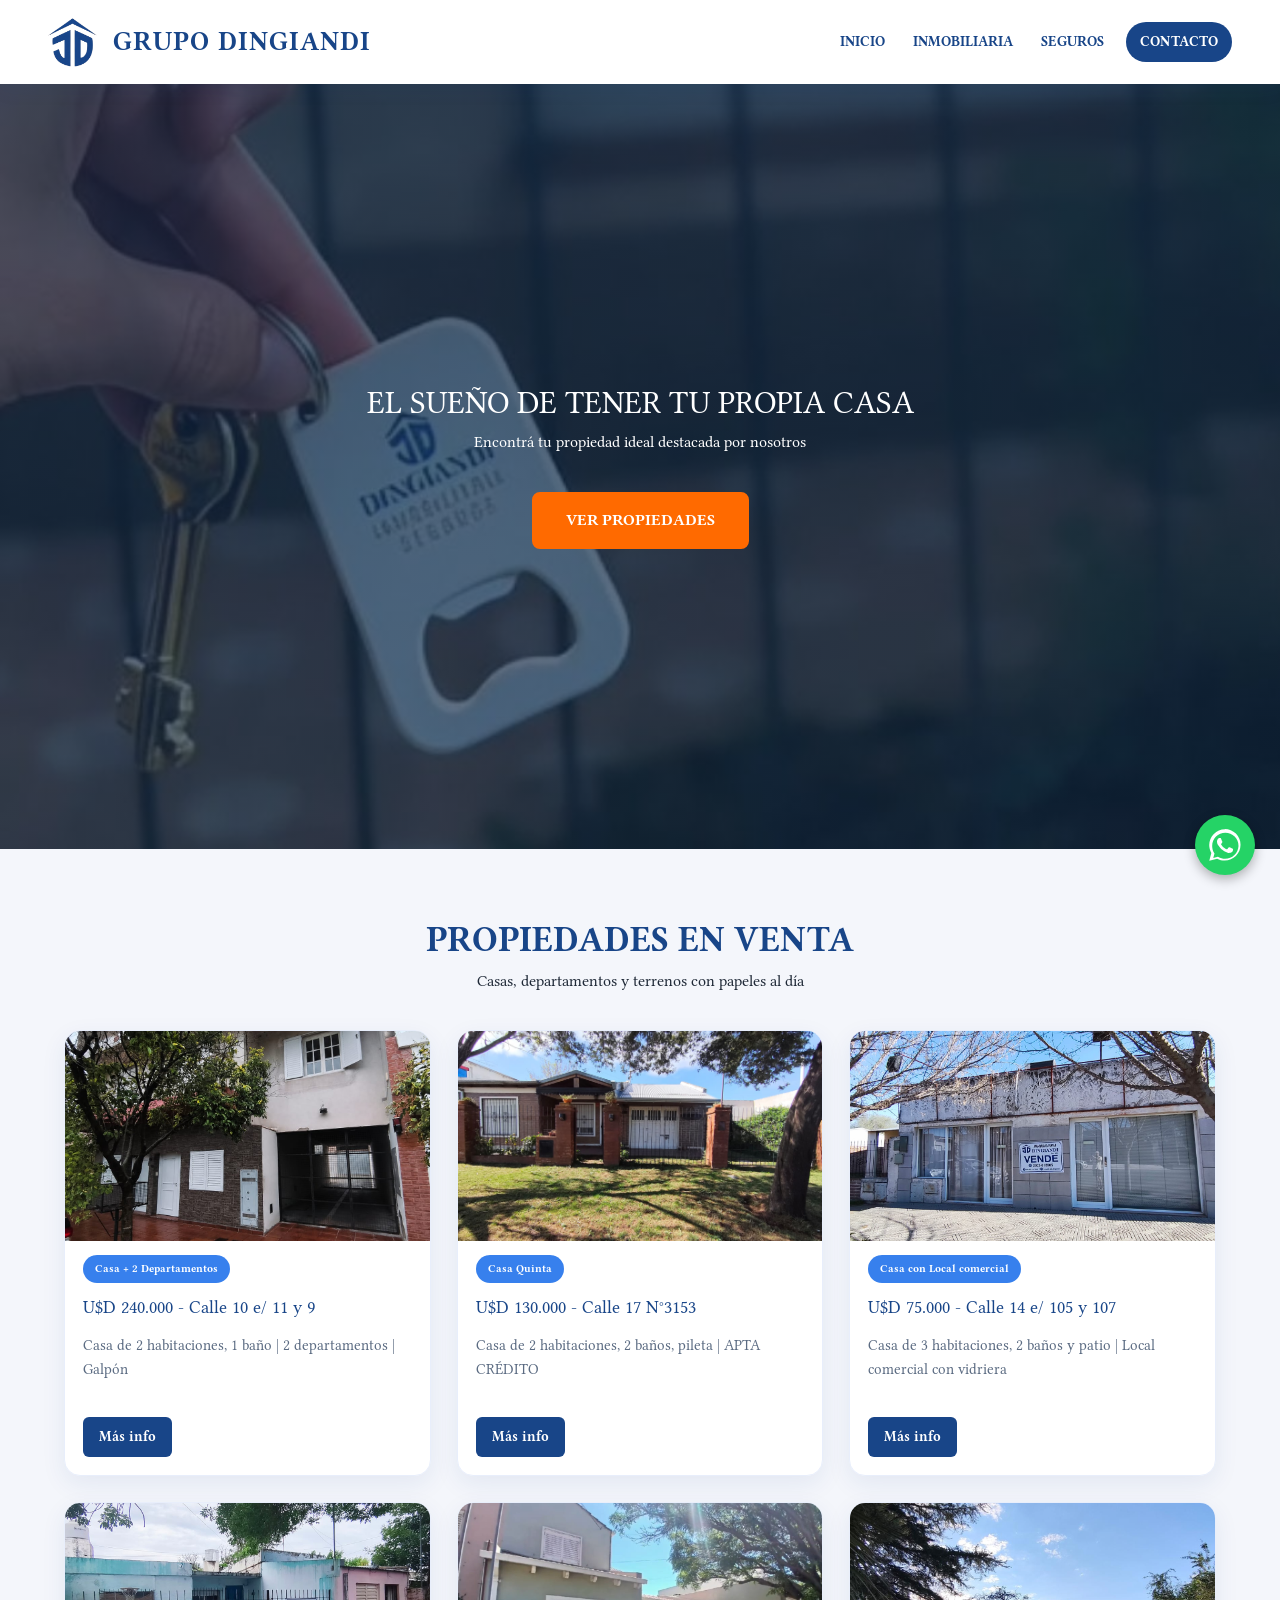
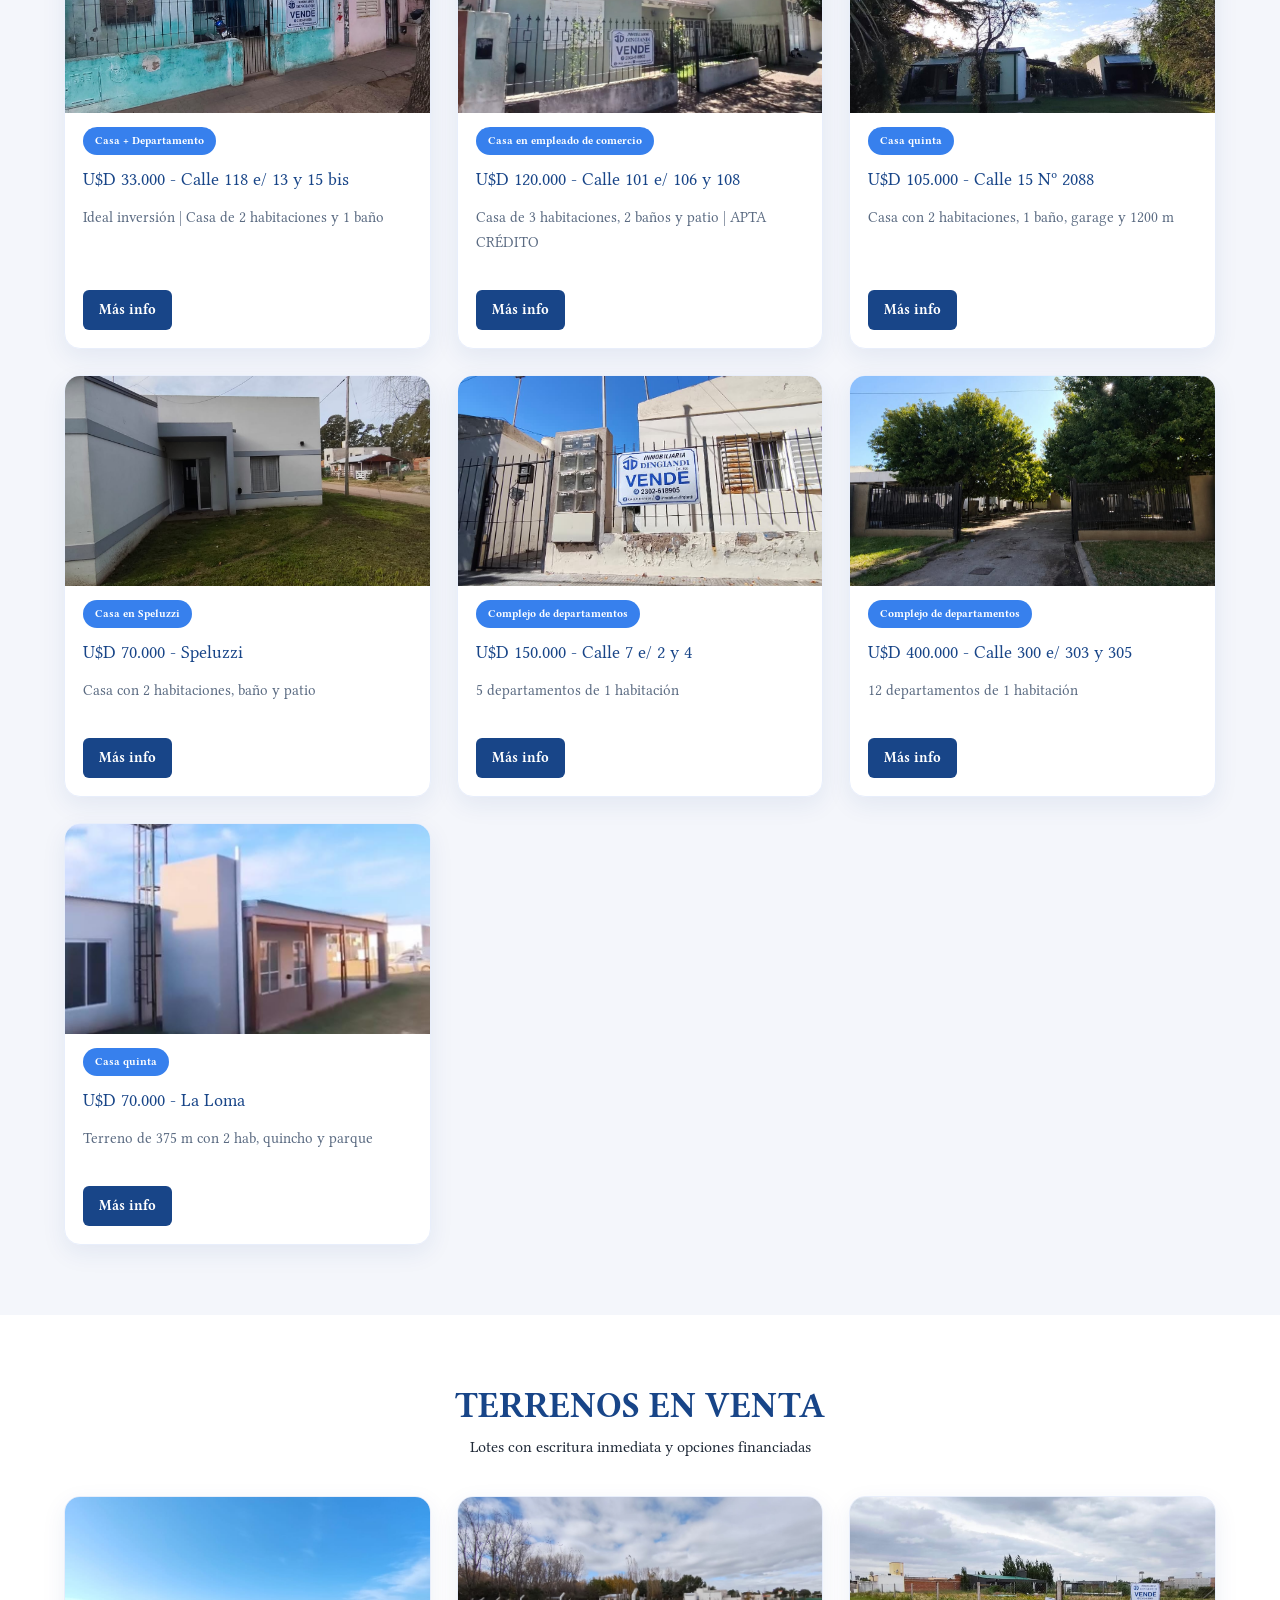
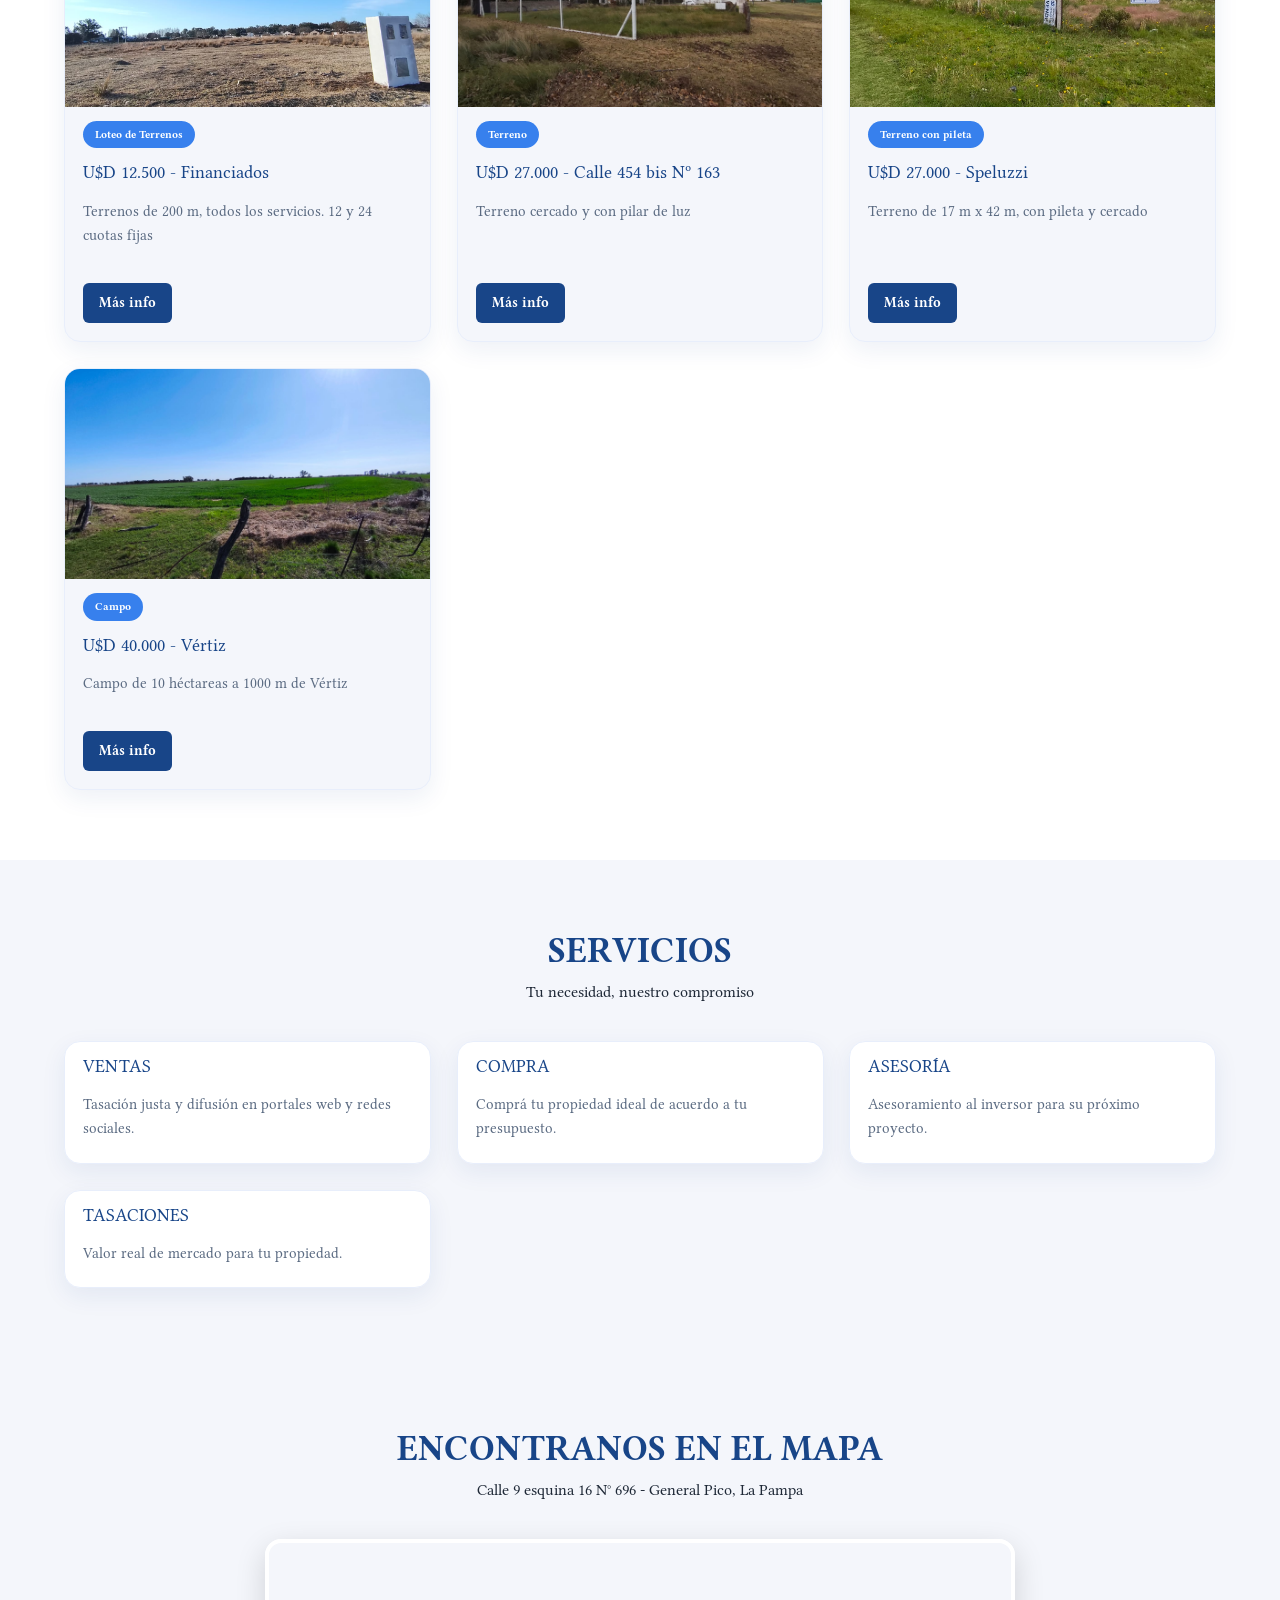
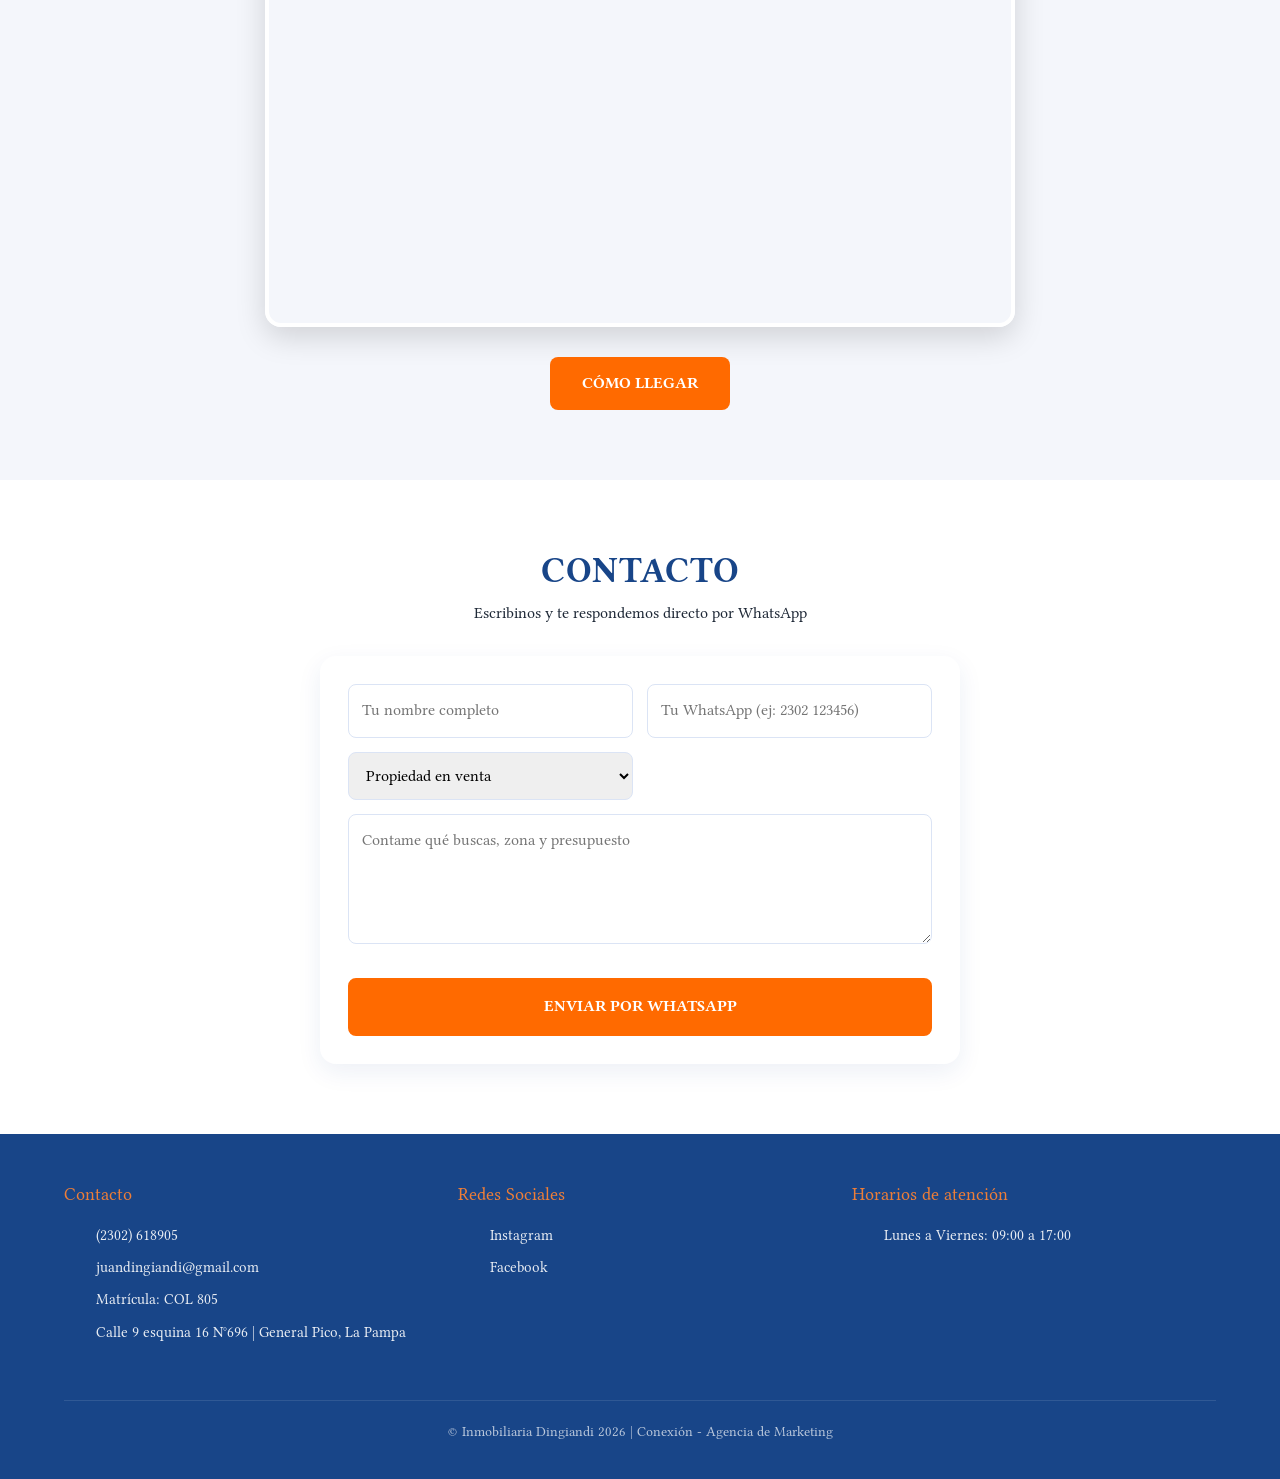
==== commit 7d0830f8: "feat: cambie el título de la web" ====
--- a/index.html
+++ b/index.html
@@ -4,7 +4,7 @@
     <meta charset="UTF-8">
     <meta name="viewport" content="width=device-width, initial-scale=1.0">
     
-    <title>Inmobiliaria Dingiandi | Venta de Casas y Terrenos en General Pico, La Pampa</title>
+    <title>Grupo Dingiandi | Inmobiliaria y Sewguros en General Pico, La Pampa</title>
     <meta name="description" content="Inmobiliaria Dingiandi en General Pico, La Pampa. Venta de casas, departamentos, terrenos financiados y campos. Tasaciones y asesoría. Matrícula COL 805.">
     <meta name="keywords" content="inmobiliaria general pico, casas en venta general pico, terrenos en venta la pampa, inmobiliaria dingiandi">
     <meta name="author" content="Inmobiliaria Dingiandi">
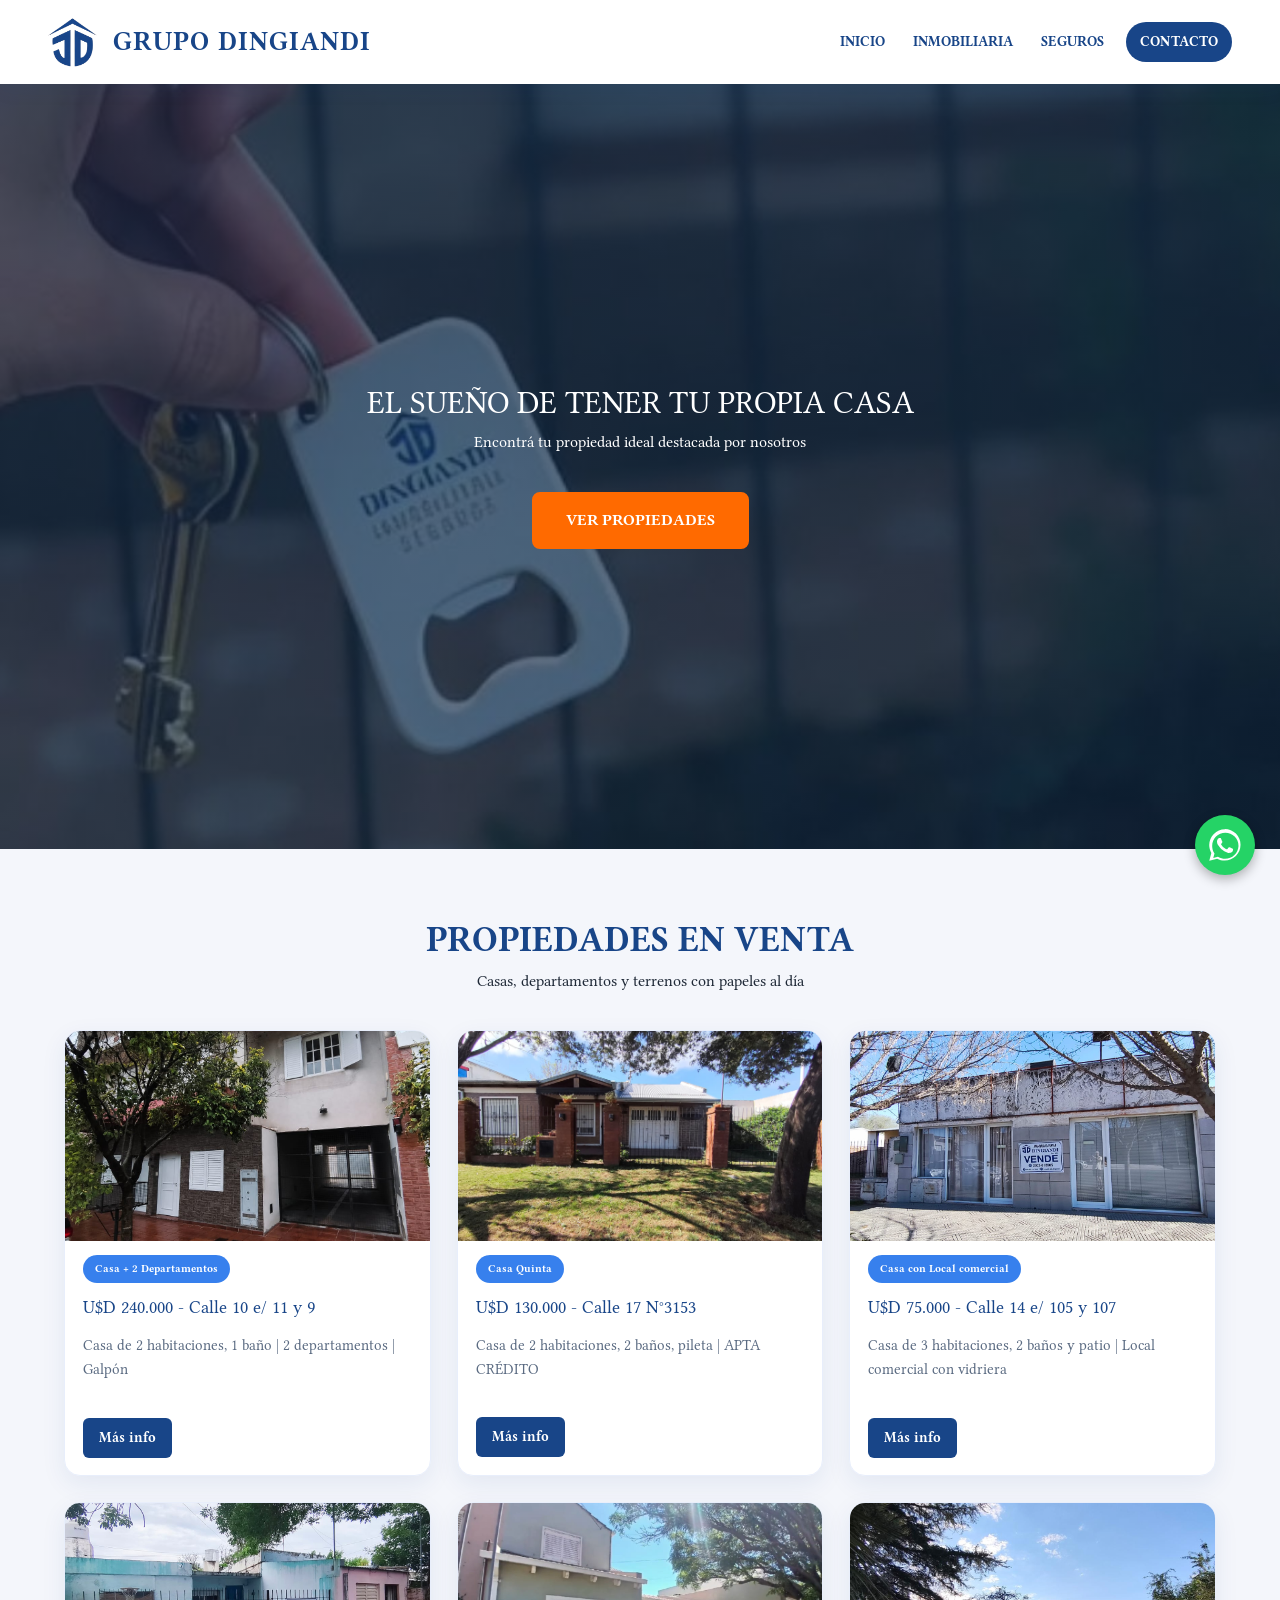
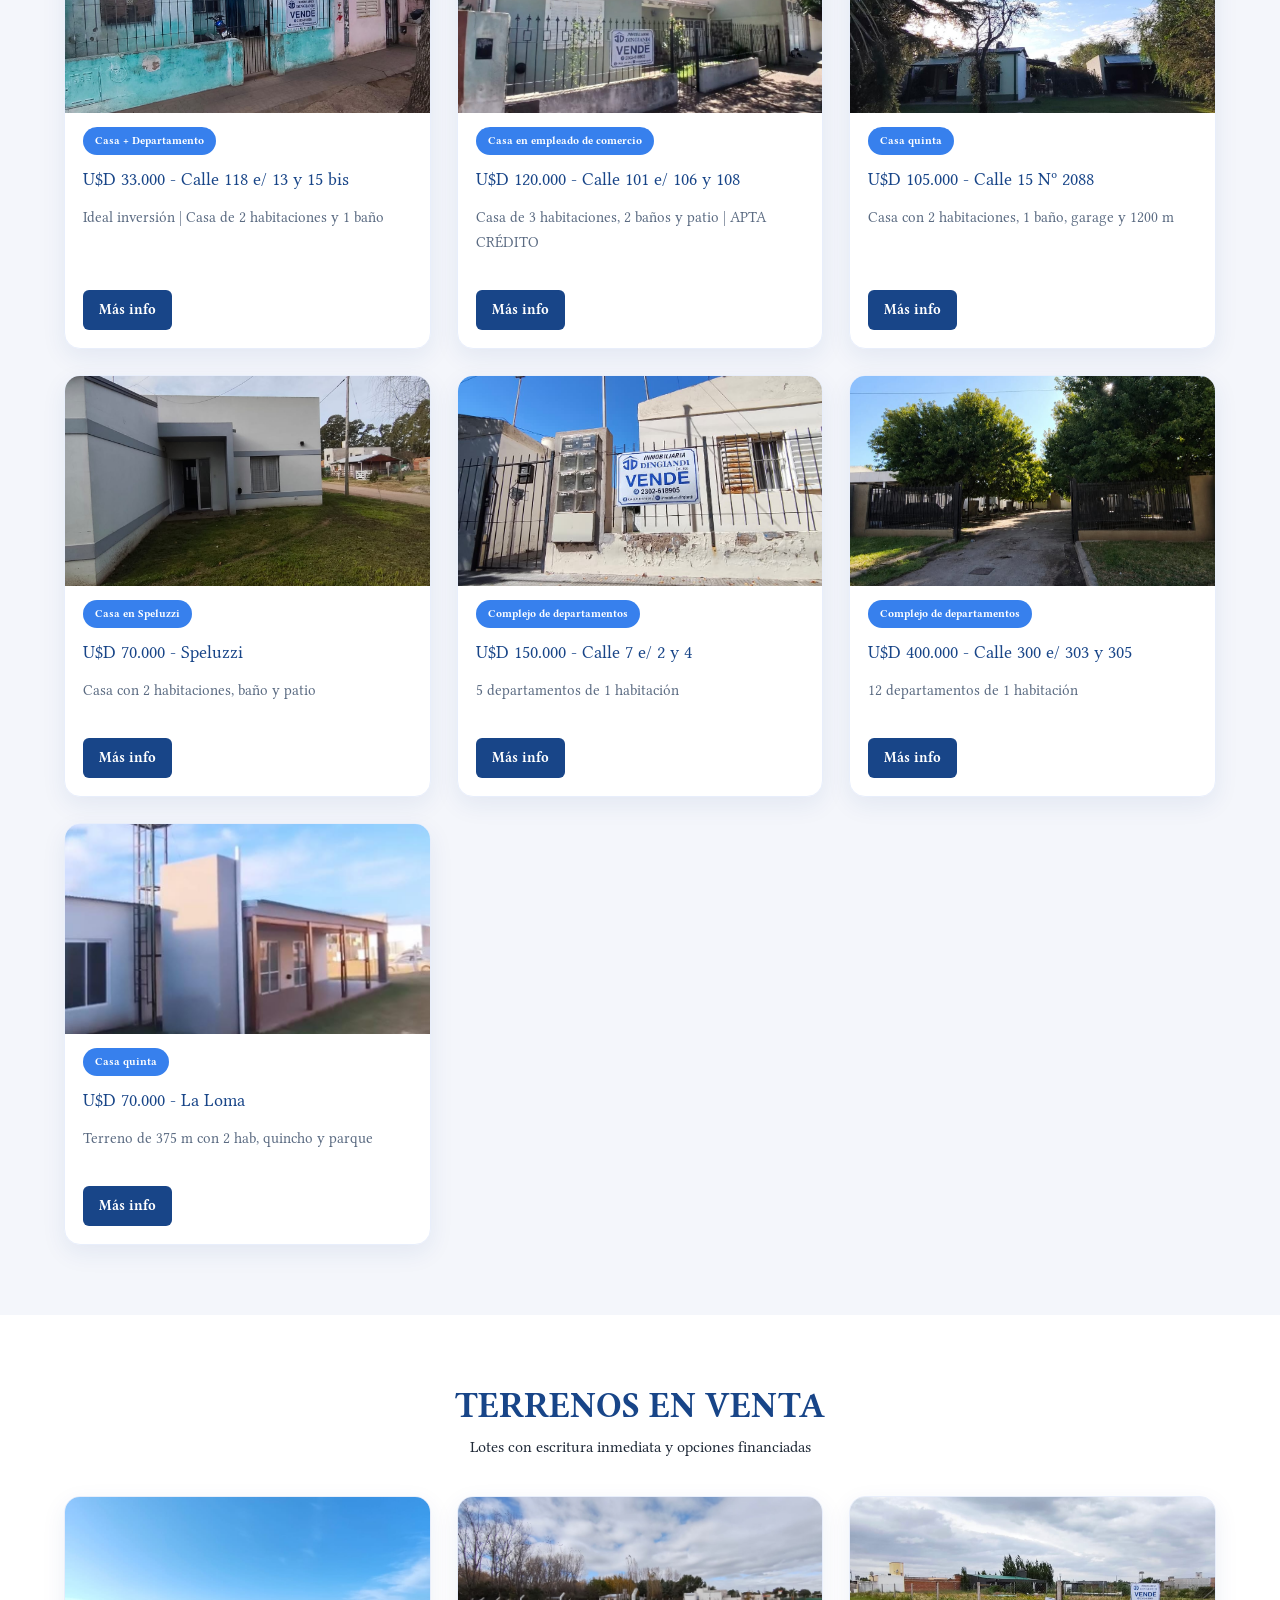
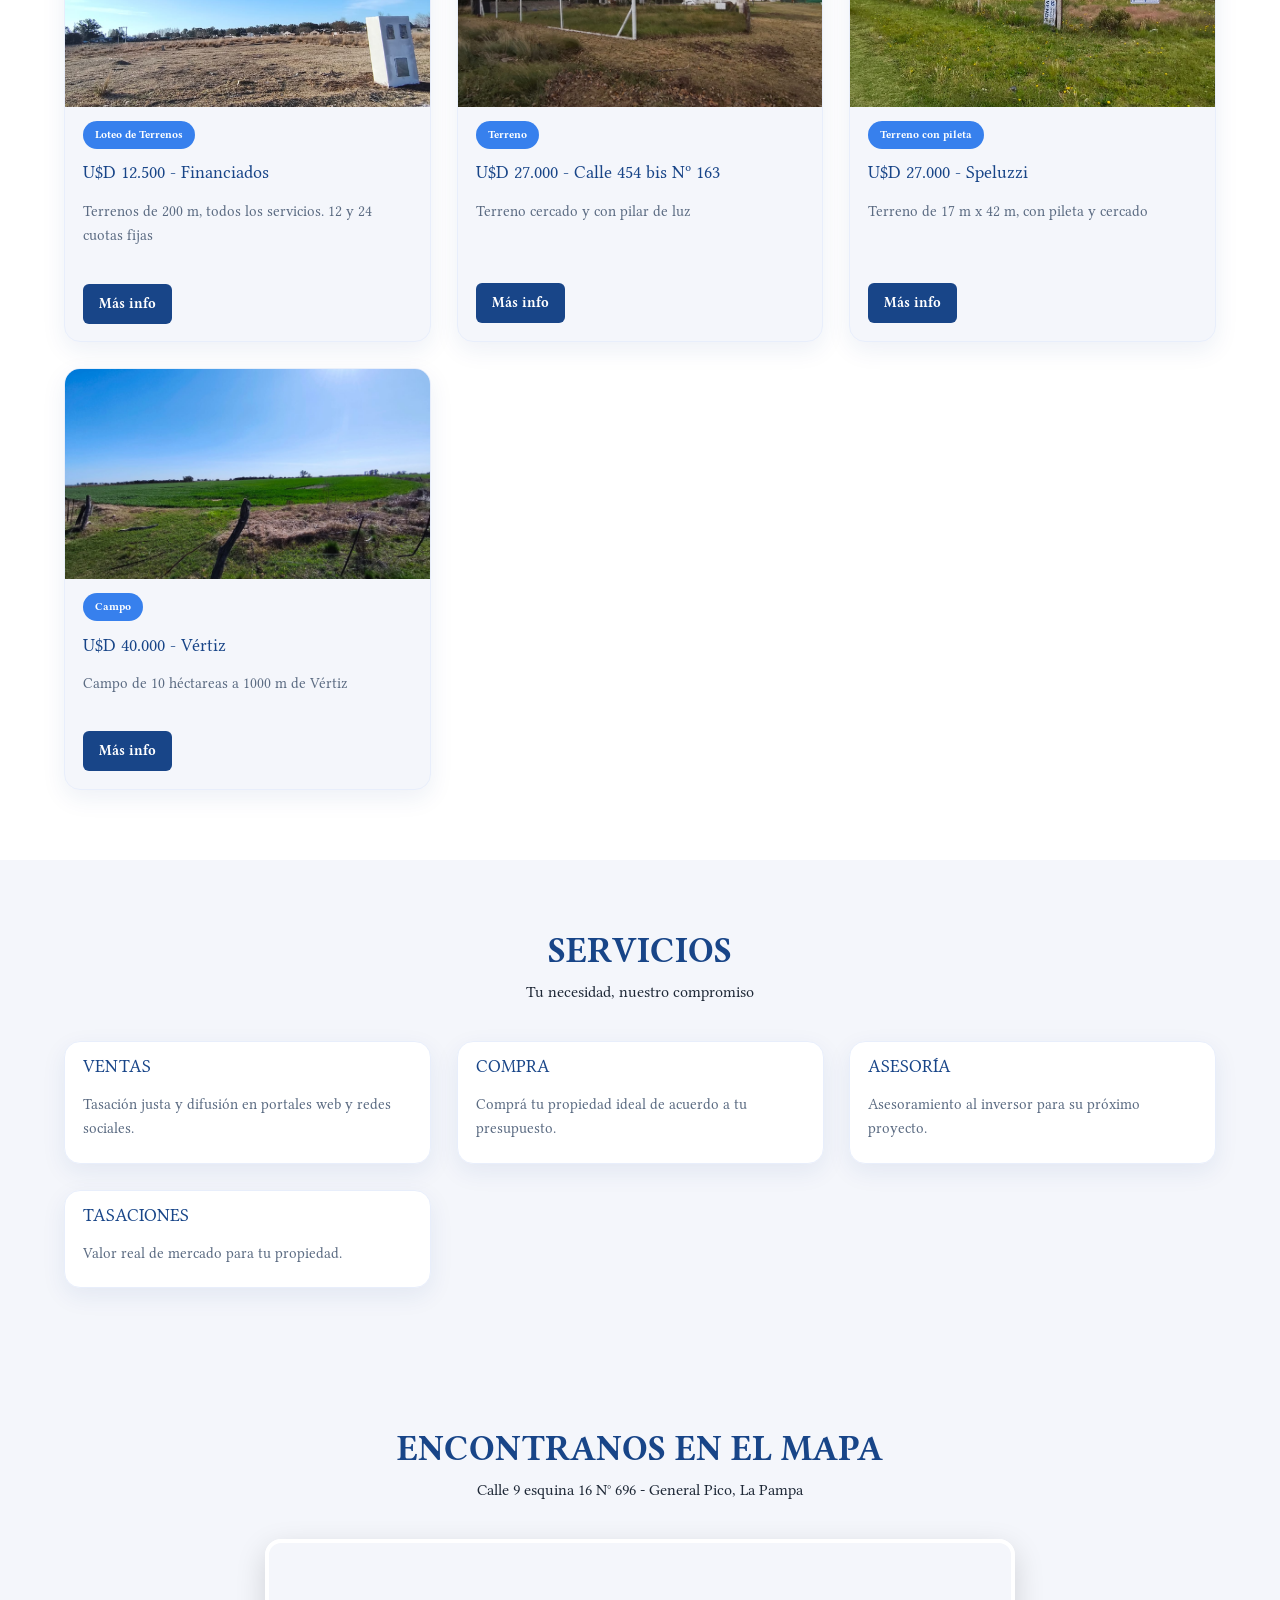
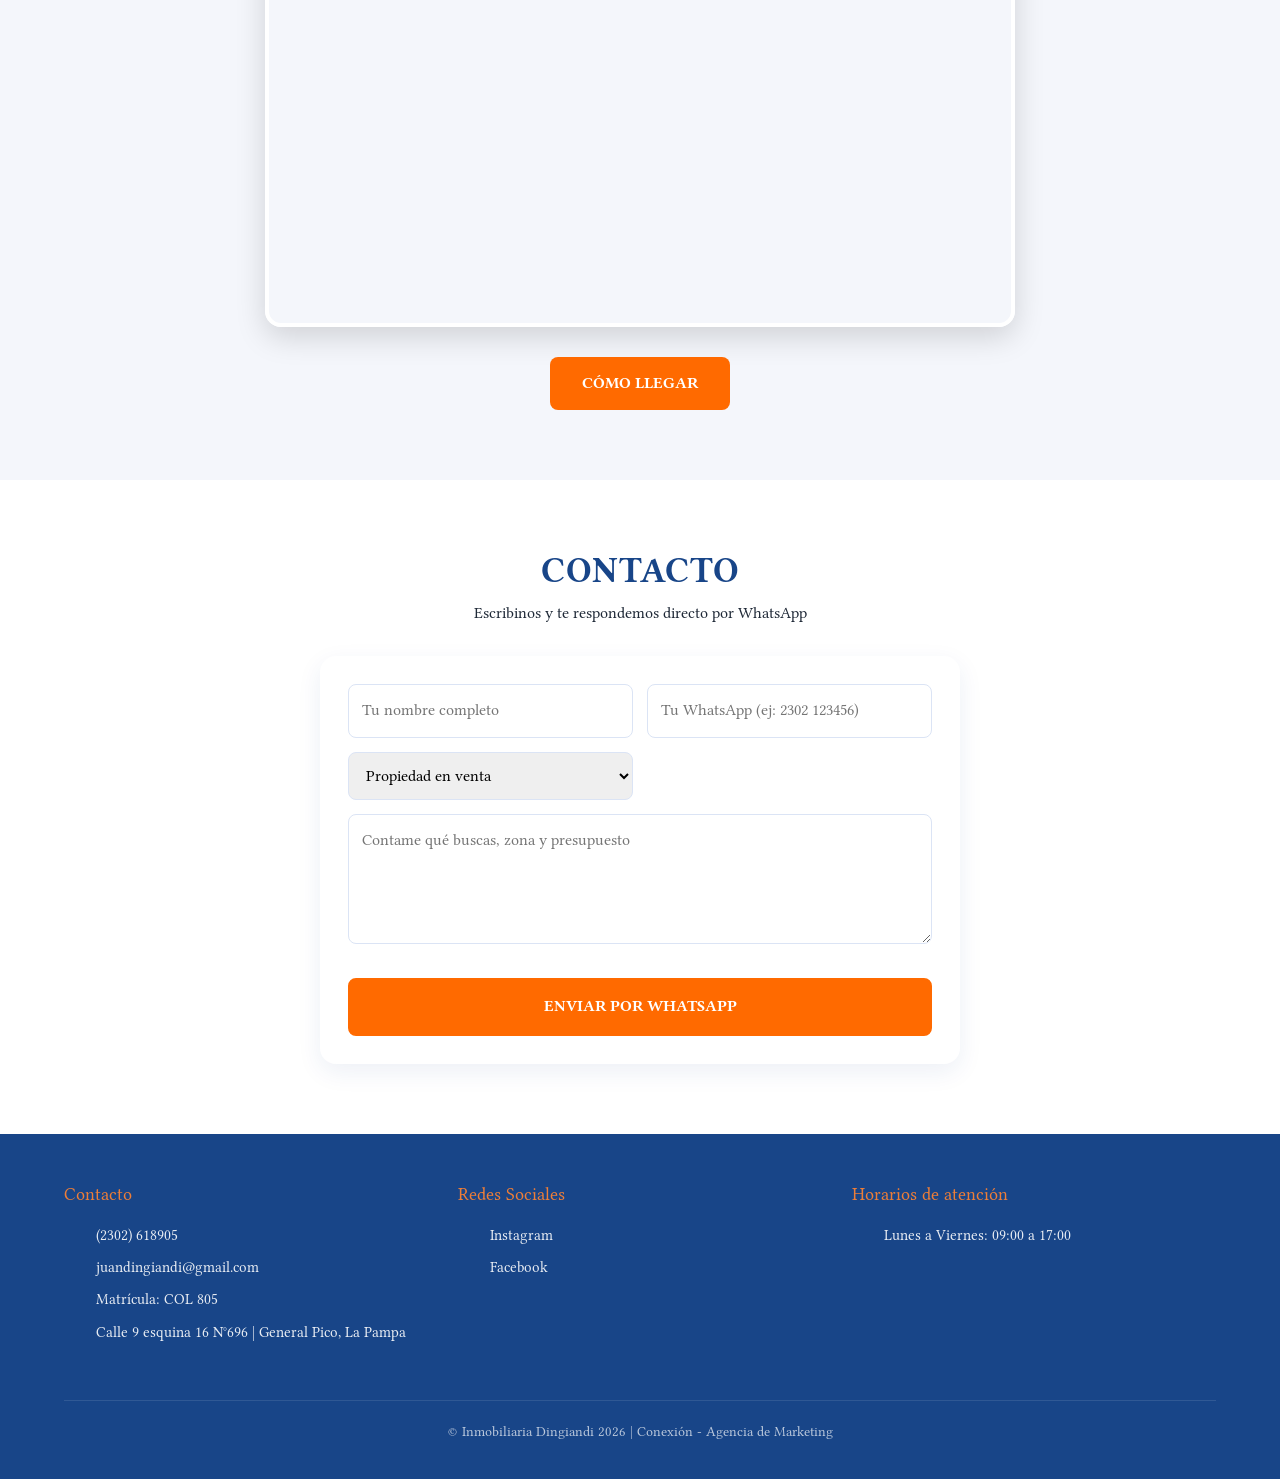
==== commit f5fd180e: "feat: edite el nav del index" ====
--- a/index.html
+++ b/index.html
@@ -4,7 +4,7 @@
     <meta charset="UTF-8">
     <meta name="viewport" content="width=device-width, initial-scale=1.0">
     
-    <title>Grupo Dingiandi | Inmobiliaria y Sewguros en General Pico, La Pampa</title>
+    <title>Grupo Dingiandi | Inmobiliaria y Seguros en General Pico, La Pampa</title>
     <meta name="description" content="Inmobiliaria Dingiandi en General Pico, La Pampa. Venta de casas, departamentos, terrenos financiados y campos. Tasaciones y asesoría. Matrícula COL 805.">
     <meta name="keywords" content="inmobiliaria general pico, casas en venta general pico, terrenos en venta la pampa, inmobiliaria dingiandi">
     <meta name="author" content="Inmobiliaria Dingiandi">
@@ -61,8 +61,8 @@
     <div class="collapse navbar-collapse" id="menuDingiandi">
       <ul class="navbar-nav ms-auto align-items-lg-center">
         <li class="nav-item"><a class="nav-link" href="#">INICIO</a></li>
-        <li class="nav-item"><a class="nav-link" href="inmobiliaria.html">INMOBILIARIA</a></li>
-        <li class="nav-item"><a class="nav-link" href="seguros.html">SEGUROS</a></li>
+        <li class="nav-item"><a class="nav-link" href="/pages/inmobiliaria.html">INMOBILIARIA</a></li>
+        <li class="nav-item"><a class="nav-link" href="/pages/seguros.html">SEGUROS</a></li>
         <li class="nav-item ms-lg-2"><a class="nav-link btn-nav-contacto" href="#contacto">CONTACTO</a></li>
       </ul>
     </div>
